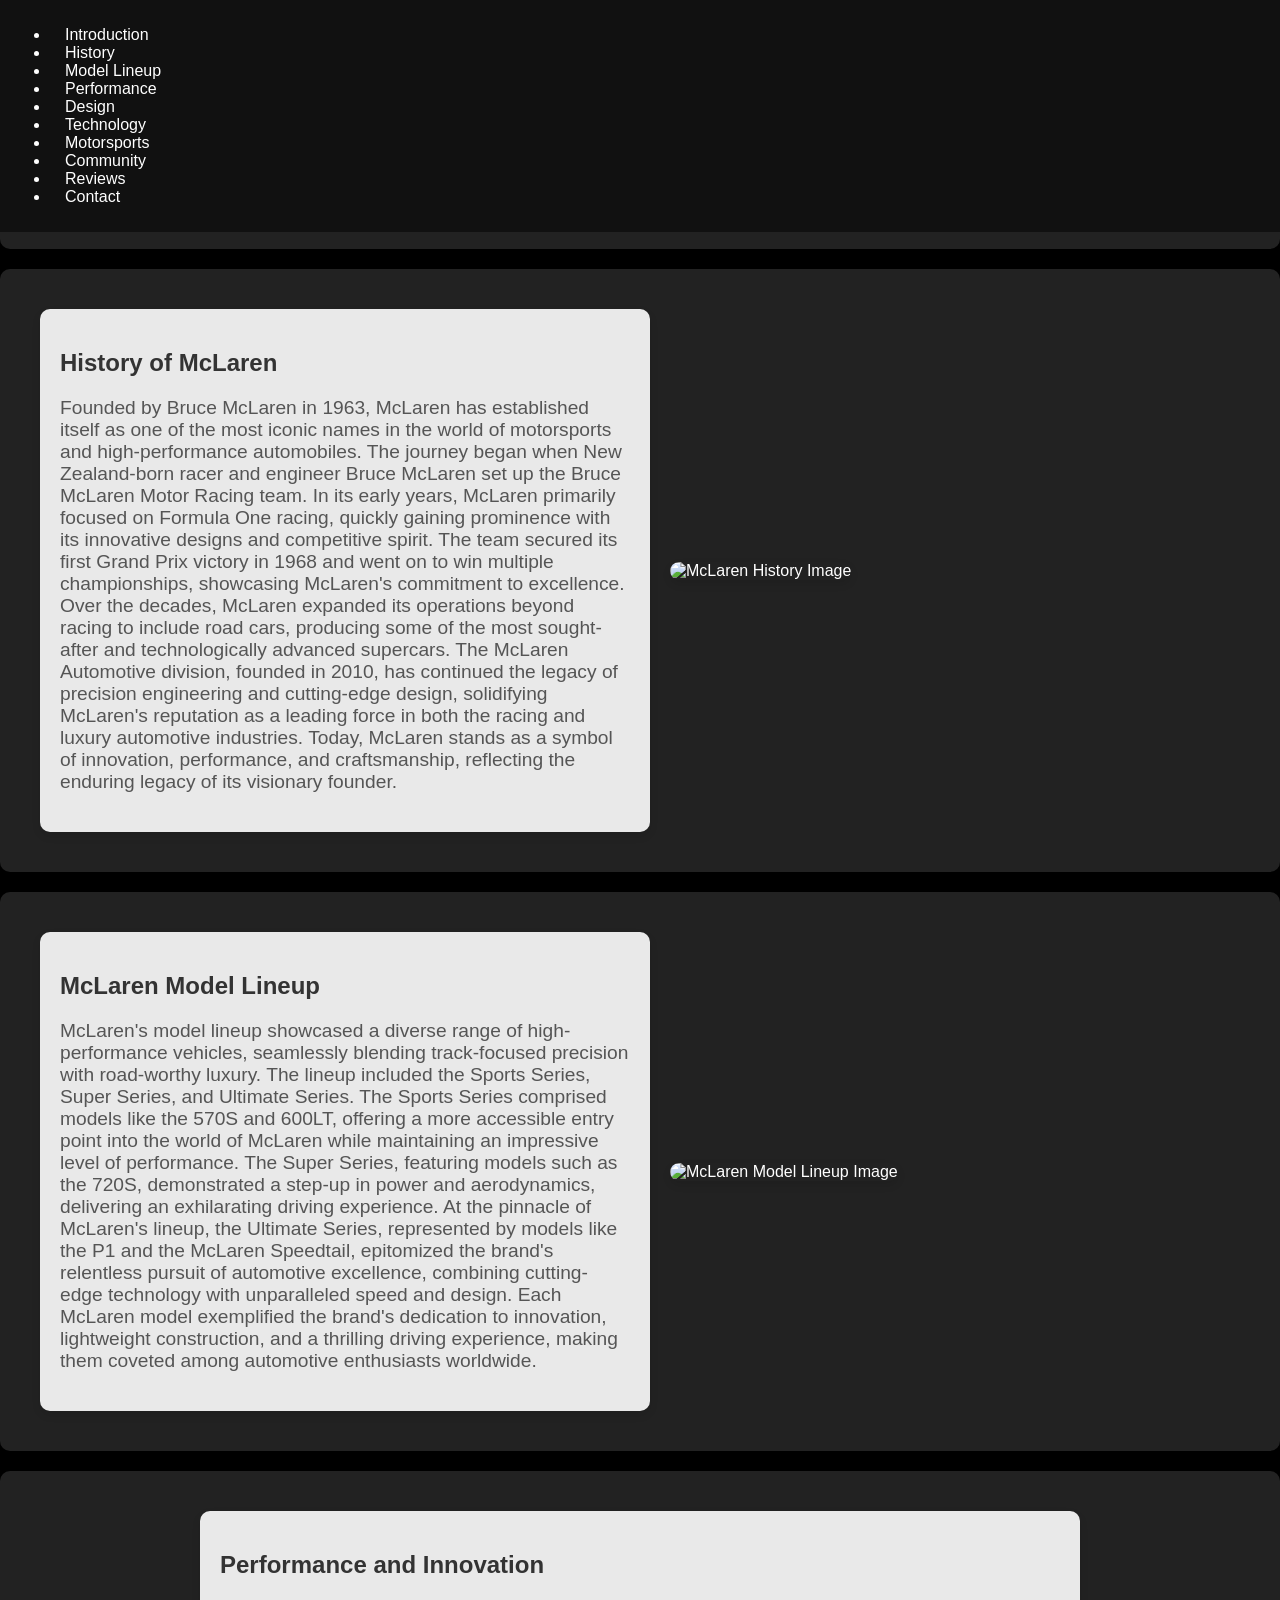
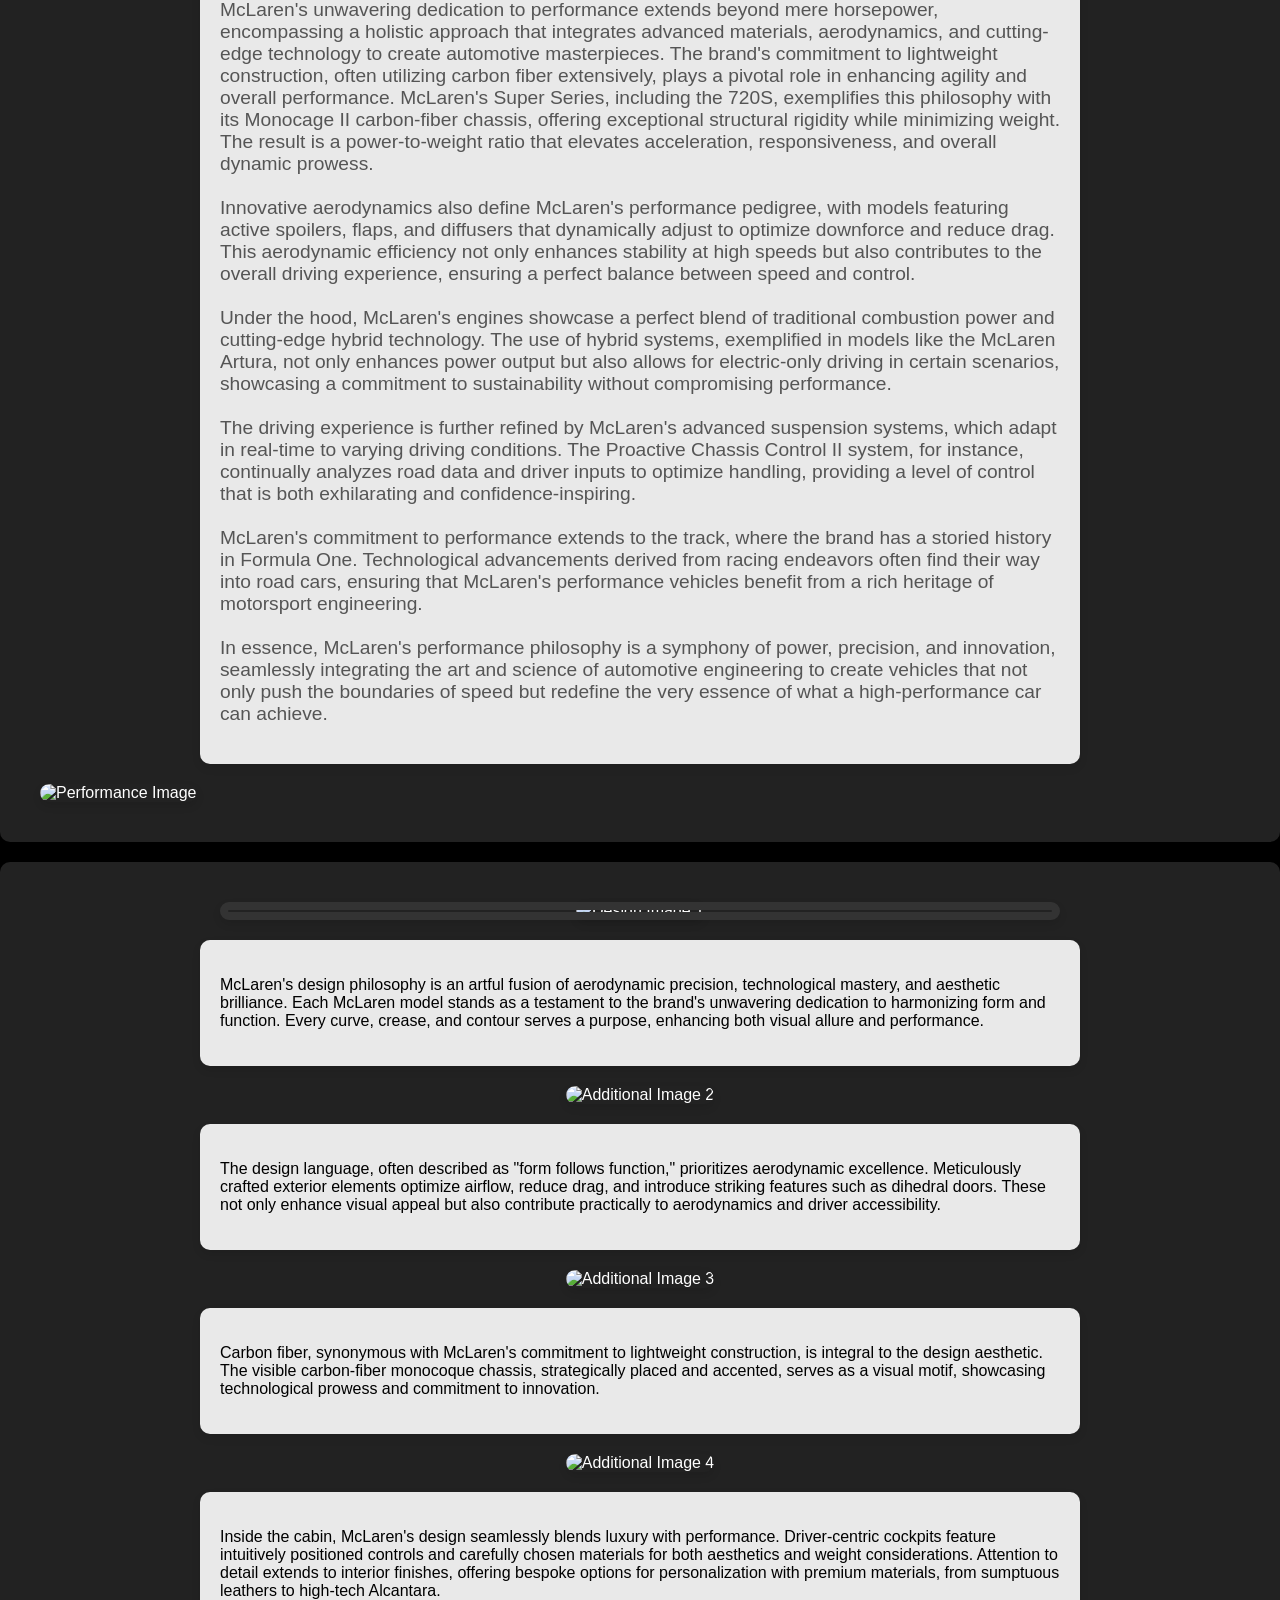
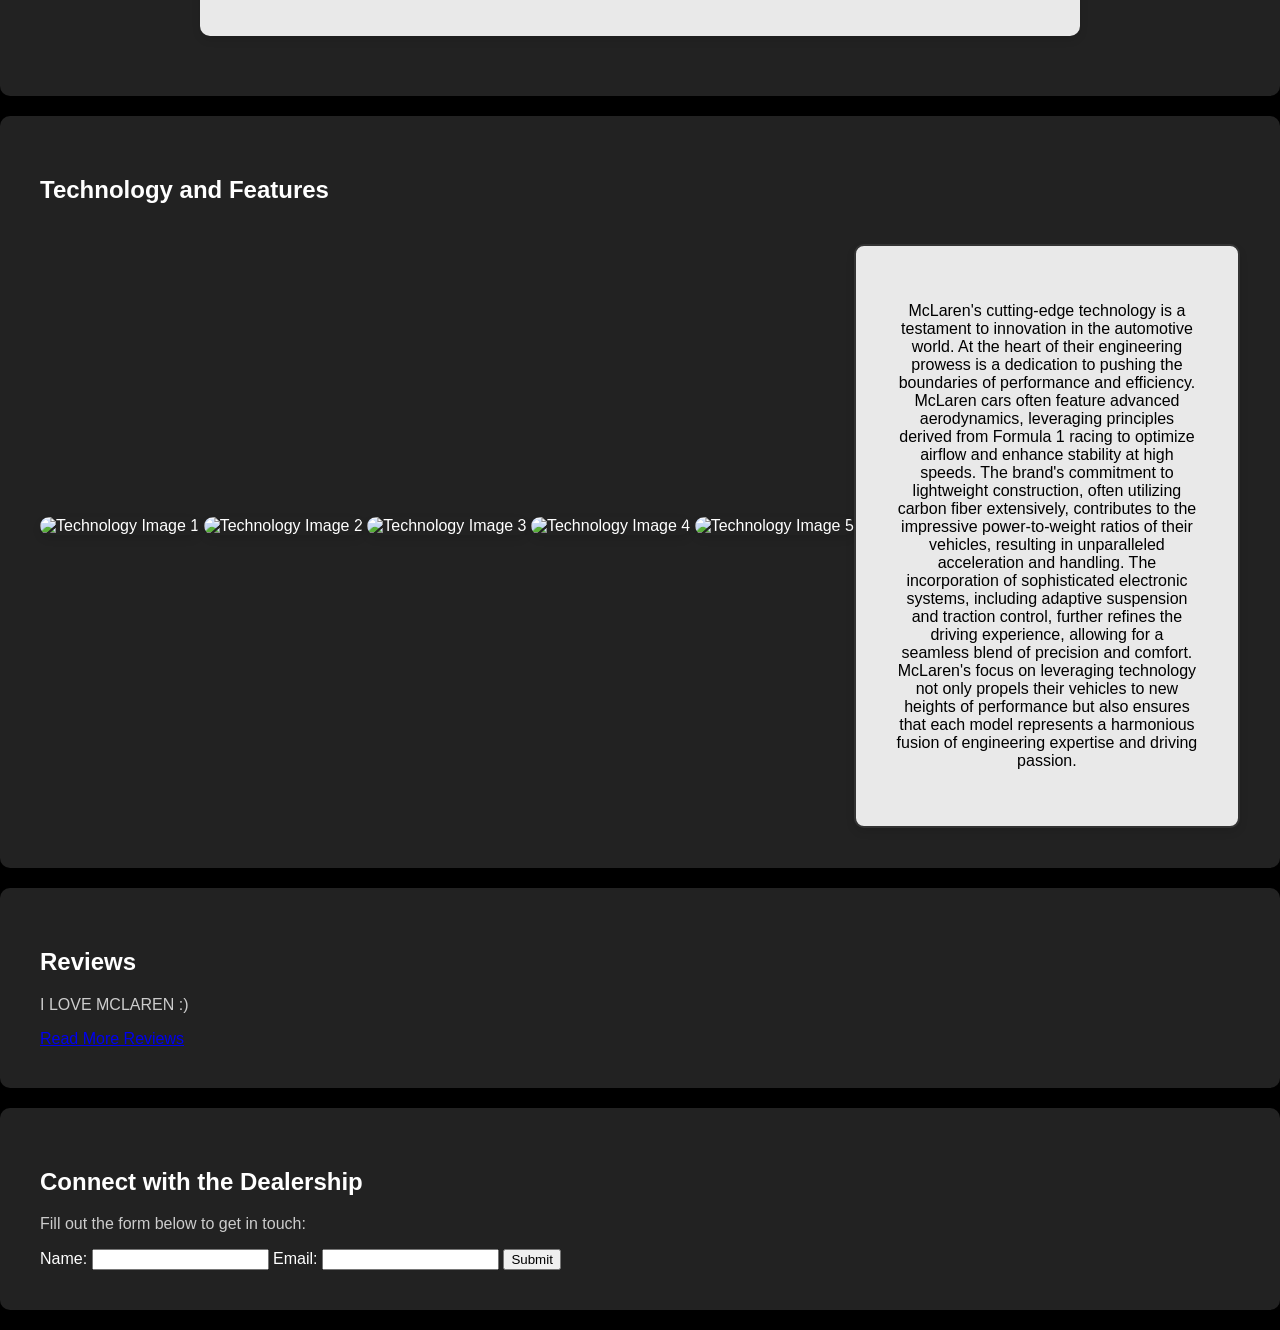
==== index.html @ 0b2ef057 "Update index.html" ====
<!DOCTYPE html>
<html lang="en">
<head>
  <meta charset="UTF-8">
  <meta name="viewport" content="width=device-width, initial-scale=1.0">
  <title>McLaren Cars</title>
  <link rel="stylesheet" href="https://unpkg.com/swiper/swiper-bundle.min.css">
  <link rel="stylesheet" href="styles.css">
  <style>

    body {
      background-color: #000;
      color: #fff;
      font-family: 'Arial', sans-serif;
      margin: 0;
      padding: 0;
    }

    .section {
      background-color: #222;
      border-radius: 10px;
      box-shadow: 0 4px 8px rgba(0, 0, 0, 0.1);
      overflow: hidden;
      margin: 20px 0;
      padding: 40px;
      position: relative;
    }

    .section img {
      max-width: 100%;
      border-radius: 10px;
      box-shadow: 0 4px 8px rgba(0, 0, 0, 0.1);
    }

    h1, h2, h3 {
      color: #fff;
    }

    p {
      color: #ccc;
    }

    .navbar {
      background-color: #111;
      padding: 10px;
      position: fixed;
      width: 100%;
      top: 0;
      z-index: 1000;
    }

    .navbar a {
      color: #fff;
      text-decoration: none;
      padding: 10px;
      margin: 0 5px;
    }

    .navbar a:hover {
      border-bottom: 2px solid #fff;
    }

  </style>
</head>
<body>

  <!-- Navigation Section -->
  <nav class="navbar">
    <ul>
      <li><a href="#introduction">Introduction</a></li>
      <li><a href="#history">History</a></li>
      <li><a href="#models">Model Lineup</a></li>
      <li><a href="#performance">Performance</a></li>
      <li><a href="#design">Design</a></li>
      <li><a href="#technology">Technology</a></li>
      <li><a href="#motorsports">Motorsports</a></li>
      <li><a href="#community">Community</a></li>
      <li><a href="#reviews">Reviews</a></li>
      <li><a href="#contact">Contact</a></li>
    </ul>
  </nav>
  
<!-- Introduction Section -->
<section id="introduction" class="section">
  <img src="https://www.supercars.net/blog/wp-content/uploads/2017/06/legacy-models-mclaren-performance.jpg" alt="Legacy McLaren Models">
  <h1 style="font-family: 'Oswald', sans-serif;">Welcome to McLaren Cars</h1>
  <p style="margin-top: 10px; font-size: 1.2em;">Embark on a journey of luxury, innovation, and unparalleled performance. At McLaren, we redefine the art of driving, blending cutting-edge technology with the elegance of design. Get ready to experience the extraordinary.</p>
</section>


<!-- History Section -->
<section id="history" class="section">
  <div class="history-content">
    <div class="history-text">
      <h2>History of McLaren</h2>
      <p>Founded by Bruce McLaren in 1963, McLaren has established itself as one of the most iconic names in the world of motorsports and high-performance automobiles. The journey began when New Zealand-born racer and engineer Bruce McLaren set up the Bruce McLaren Motor Racing team. In its early years, McLaren primarily focused on Formula One racing, quickly gaining prominence with its innovative designs and competitive spirit. The team secured its first Grand Prix victory in 1968 and went on to win multiple championships, showcasing McLaren's commitment to excellence. Over the decades, McLaren expanded its operations beyond racing to include road cars, producing some of the most sought-after and technologically advanced supercars. The McLaren Automotive division, founded in 2010, has continued the legacy of precision engineering and cutting-edge design, solidifying McLaren's reputation as a leading force in both the racing and luxury automotive industries. Today, McLaren stands as a symbol of innovation, performance, and craftsmanship, reflecting the enduring legacy of its visionary founder.</p>
    </div>
    <div class="history-image">
      <img src="https://www.topgear.com/sites/default/files/news-listicle/image/2_front_three.jpg" alt="McLaren History Image" style="max-width: 40%; border-radius: 10px; box-shadow: 0 4px 8px rgba(0, 0, 0, 0.1);">
    </div>
  </div>
</section>

<style>
  .history-content {
    display: flex;
    justify-content: space-between;
    align-items: center;
  }

  .history-text {
    flex: 1;
    padding: 20px;
    background-color: rgba(255, 255, 255, 0.9);
    border-radius: 10px;
    box-shadow: 0 4px 8px rgba(0, 0, 0, 0.1);
  }

  .history-text h2 {
    color: #333;
  }

  .history-text p {
    color: #555;
    font-size: 1.2em;
  }

  .history-image {
    flex: 1;
    margin-left: 20px;
  }
</style>




<section id="models" class="section">
  <div class="model-lineup-content">
    <div class="model-lineup-text">
      <h2>McLaren Model Lineup</h2>
      <p>McLaren's model lineup showcased a diverse range of high-performance vehicles, seamlessly blending track-focused precision with road-worthy luxury. The lineup included the Sports Series, Super Series, and Ultimate Series. The Sports Series comprised models like the 570S and 600LT, offering a more accessible entry point into the world of McLaren while maintaining an impressive level of performance. The Super Series, featuring models such as the 720S, demonstrated a step-up in power and aerodynamics, delivering an exhilarating driving experience. At the pinnacle of McLaren's lineup, the Ultimate Series, represented by models like the P1 and the McLaren Speedtail, epitomized the brand's relentless pursuit of automotive excellence, combining cutting-edge technology with unparalleled speed and design. Each McLaren model exemplified the brand's dedication to innovation, lightweight construction, and a thrilling driving experience, making them coveted among automotive enthusiasts worldwide.</p>
    </div>
    <div class="model-lineup-image">
      <img src="https://www.autocar.co.uk/sites/autocar.co.uk/files/styles/gallery_slide/public/images/car-reviews/first-drives/legacy/medium-13602-mclarencelebratesadecadeofsuperinnovationandsuccessatgoodwoodmembersmeeting.jpg?itok=e6Ou8eD1" alt="McLaren Model Lineup Image" style="max-width: 40%; border-radius: 10px; box-shadow: 0 4px 8px rgba(0, 0, 0, 0.1);">
    </div>
  </div>
</section>

<style>
  .model-lineup-content {
    display: flex;
    justify-content: space-between;
    align-items: center;
  }

  .model-lineup-text {
    flex: 1;
    padding: 20px;
    background-color: rgba(255, 255, 255, 0.9);
    border-radius: 10px;
    box-shadow: 0 4px 8px rgba(0, 0, 0, 0.1);
  }

  .model-lineup-text h2 {
    color: #333;
  }

  .model-lineup-text p {
    color: #555;
    font-size: 1.2em;
  }

  .model-lineup-image {
    flex: 1;
    margin-left: 20px;
  }
</style>


<!-- Performance Section -->
<section id="performance" class="section">
  <div class="performance-text">
    <h2>Performance and Innovation</h2>
    <p>McLaren's unwavering dedication to performance extends beyond mere horsepower, encompassing a holistic approach that integrates advanced materials, aerodynamics, and cutting-edge technology to create automotive masterpieces. The brand's commitment to lightweight construction, often utilizing carbon fiber extensively, plays a pivotal role in enhancing agility and overall performance. McLaren's Super Series, including the 720S, exemplifies this philosophy with its Monocage II carbon-fiber chassis, offering exceptional structural rigidity while minimizing weight. The result is a power-to-weight ratio that elevates acceleration, responsiveness, and overall dynamic prowess.

    </br></br>Innovative aerodynamics also define McLaren's performance pedigree, with models featuring active spoilers, flaps, and diffusers that dynamically adjust to optimize downforce and reduce drag. This aerodynamic efficiency not only enhances stability at high speeds but also contributes to the overall driving experience, ensuring a perfect balance between speed and control.
      
    </br></br>Under the hood, McLaren's engines showcase a perfect blend of traditional combustion power and cutting-edge hybrid technology. The use of hybrid systems, exemplified in models like the McLaren Artura, not only enhances power output but also allows for electric-only driving in certain scenarios, showcasing a commitment to sustainability without compromising performance.
      
   </br></br>The driving experience is further refined by McLaren's advanced suspension systems, which adapt in real-time to varying driving conditions. The Proactive Chassis Control II system, for instance, continually analyzes road data and driver inputs to optimize handling, providing a level of control that is both exhilarating and confidence-inspiring.
      
  </br></br> McLaren's commitment to performance extends to the track, where the brand has a storied history in Formula One. Technological advancements derived from racing endeavors often find their way into road cars, ensuring that McLaren's performance vehicles benefit from a rich heritage of motorsport engineering.
      
  </br></br>In essence, McLaren's performance philosophy is a symphony of power, precision, and innovation, seamlessly integrating the art and science of automotive engineering to create vehicles that not only push the boundaries of speed but redefine the very essence of what a high-performance car can achieve.</p>
  </div>
  <div class="performance-image">
    <img src="https://www.topgear.com/sites/default/files/images/news-article/carousel/2017/02/f86322a46291c7a39c0021b19cd80009/6541mclaren-f1-95_0.jpg" alt="Performance Image" style="width: 120%; height: auto; border-radius: 10px; box-shadow: 0 4px 8px rgba(0, 0, 0, 0.1);">
  </div>
</section>

<style>
  .performance-section {
    position: relative;
    text-align: center;
  }

  .performance-text {
    padding: 20px;
    background-color: rgba(255, 255, 255, 0.9);
    border-radius: 10px;
    box-shadow: 0 4px 8px rgba(0, 0, 0, 0.1);
    max-width: 70%;
    margin: 0 auto;
  }

  .performance-text h2 {
    color: #333;
  }

  .performance-text p {
    color: #555;
    font-size: 1.2em;
  }

  .performance-image {
    margin-top: 20px;
  }
</style>




<!-- Design Aesthetics Section -->
<section id="design" class="section">
  <div class="design-container">
    <div class="design-image">
      <div class="car-border">
        <img src="https://choicegear.org/wp-content/uploads/2016/11/McLaren-P1-by-Engraved-Blueprint-Art.jpg" alt="Design Image 1" style="width: 100%; border-radius: 10px; box-shadow: 0 4px 8px rgba(0, 0, 0, 0.1);">
      </div>
    </div>

    <div class="design-text">
      <p style="color: black;">McLaren's design philosophy is an artful fusion of aerodynamic precision, technological mastery, and aesthetic brilliance. Each McLaren model stands as a testament to the brand's unwavering dedication to harmonizing form and function. Every curve, crease, and contour serves a purpose, enhancing both visual allure and performance.</p>
    </div>

    <div class="design-image">
      <img src="https://scontent-sea1-1.xx.fbcdn.net/v/t1.6435-9/119962809_10157667035511717_8094235780438991199_n.jpg?_nc_cat=109&ccb=1-7&_nc_sid=9b3078&_nc_ohc=aba5Pwvf81wAX9JqSlm&_nc_ht=scontent-sea1-1.xx&oh=00_AfCR--9OJuXGnV2MhHvu64Fpb7c5PSlswYfWmUp0qyMUSQ&oe=65958EA3" alt="Additional Image 2" style="width: 100%; margin-top: 20px; border-radius: 10px; box-shadow: 0 4px 8px rgba(0, 0, 0, 0.1);">
    </div>

    <div class="design-text">
      <p style="color: black;">The design language, often described as "form follows function," prioritizes aerodynamic excellence. Meticulously crafted exterior elements optimize airflow, reduce drag, and introduce striking features such as dihedral doors. These not only enhance visual appeal but also contribute practically to aerodynamics and driver accessibility.</p>
    </div>

    <div class="design-image">
      <img src="https://upload.wikimedia.org/wikipedia/commons/c/c8/McLaren_P1.jpg" alt="Additional Image 3" style="width: 100%; margin-top: 20px; border-radius: 10px; box-shadow: 0 4px 8px rgba(0, 0, 0, 0.1);">
    </div>

    <div class="design-text">
      <p style="color: black;">Carbon fiber, synonymous with McLaren's commitment to lightweight construction, is integral to the design aesthetic. The visible carbon-fiber monocoque chassis, strategically placed and accented, serves as a visual motif, showcasing technological prowess and commitment to innovation.</p>
    </div>

    <div class="design-image">
      <img src="https://mclaren.scene7.com/is/image/mclaren/650s-tile-2-1200x1200:crop-4x3?wid=1920&hei=1440" alt="Additional Image 4" style="width: 100%; margin-top: 20px; border-radius: 10px; box-shadow: 0 4px 8px rgba(0, 0, 0, 0.1);">
    </div>

    <div class="design-text">
      <p style="color: black;">Inside the cabin, McLaren's design seamlessly blends luxury with performance. Driver-centric cockpits feature intuitively positioned controls and carefully chosen materials for both aesthetics and weight considerations. Attention to detail extends to interior finishes, offering bespoke options for personalization with premium materials, from sumptuous leathers to high-tech Alcantara.</p>
    </div>
  </div>
</section>

<style>
  .design-container {
    display: flex;
    flex-direction: column;
    align-items: center;
    margin-bottom: 20px; 
  }

  .design-text {
    width: 70%;
    padding: 20px;
    background-color: rgba(255, 255, 255, 0.9);
    border-radius: 10px;
    box-shadow: 0 4px 8px rgba(0, 0, 0, 0.1);
    margin-top: 20px;
    font-size: 1em; 
  }

  .design-text p {
    color: black; 
  }

  .design-image {
    width: 70%;
    text-align: center;
  }

  .car-border {
    position: relative;
    display: inline-block;
    width: 100%;
    border-radius: 10px;
    box-shadow: 0 4px 8px rgba(0, 0, 0, 0.1);
  }

  .car-border::before {
    content: "";
    position: absolute;
    top: 0;
    right: 0;
    bottom: 0;
    left: 0;
    border: 8px solid #333; 
    border-radius: 10px;
  }

  .car-border img {
    width: 100%;
    border-radius: 10px;
  }
</style>

<!-- Technology and Features Section -->
<section id="technology" class="section">
  <h2>Technology and Features</h2>
  <div class="container">
    <div class="image-container">
      <img src="https://www.carscoops.com/wp-content/uploads/2021/10/McLaren-Technology-Centre-Zak-Brown.jpg" alt="Technology Image 1">
      <img src="https://windingroad.com/wp-content/uploads/2023/01/TPV_Portfolio_Still_1_Website.jpg" alt="Technology Image 2">
      <img src="https://www.isportconnect.com/wp-content/uploads/2022/02/unnamed-17.jpg" alt="Technology Image 3">
      <img src="https://www.ft.com/__origami/service/image/v2/images/raw/http%3A%2F%2Fcom.ft.imagepublish.upp-prod-eu.s3.amazonaws.com%2Fd768c1f8-d700-11e5-829b-8564e7528e54?source=next-article&fit=scale-down&quality=highest&width=700&dpr=1" alt="Technology Image 4">
      <img src="https://assets.arquitecturaviva.com/assets/uploads/obras/39965/av_109332.webp?h=de77cda1" alt="Technology Image 5">
    </div>
    <div class="text-container">
      <div class="border">
        <p style="color: black; text-align: center; padding: 20px;">
          McLaren's cutting-edge technology is a testament to innovation in the automotive world. At the heart of their engineering prowess is a dedication to pushing the boundaries of performance and efficiency. McLaren cars often feature advanced aerodynamics, leveraging principles derived from Formula 1 racing to optimize airflow and enhance stability at high speeds. The brand's commitment to lightweight construction, often utilizing carbon fiber extensively, contributes to the impressive power-to-weight ratios of their vehicles, resulting in unparalleled acceleration and handling. The incorporation of sophisticated electronic systems, including adaptive suspension and traction control, further refines the driving experience, allowing for a seamless blend of precision and comfort. McLaren's focus on leveraging technology not only propels their vehicles to new heights of performance but also ensures that each model represents a harmonious fusion of engineering expertise and driving passion.
        </p>
      </div>
    </div>
  </div>
</section>

<style>
  .container {
    display: flex;
    justify-content: center;
    align-items: center;
    flex-wrap: wrap;
  }

  .image-container img {
    width: calc(20% - 20px); 
    max-width: 100%;
    border-radius: 10px;
    box-shadow: 0 4px 8px rgba(0, 0, 0, 0.1);
  }

  .text-container {
    flex: 1;
    margin-top: 20px;
  }

  .border {
    border: 2px solid #333;
    border-radius: 10px;
    padding: 20px;
    background-color: rgba(255, 255, 255, 0.9);
    box-shadow: 0 4px 8px rgba(0, 0, 0, 0.1);
  }

  .border p {
    color: black;
  }
</style>





<!-- ReviewsSection -->
<section id="reviews" class="section">
  <h2>Reviews</h2>
    <p>I LOVE MCLAREN :)</p>
  <a href="./Reviews.html">Read More Reviews</a>
</section>


  <!-- Connect with the Dealership Section -->
  <section id="contact" class="section">
    <h2>Connect with the Dealership</h2>
    <p>Fill out the form below to get in touch:</p>
    <form id="contactForm">
      <label for="name">Name:</label>
      <input type="text" id="name" name="name" required>
      <label for="email">Email:</label>
      <input type="email" id="email" name="email" required>
      <button type="submit">Submit</button>
    </form>
  </section>



</body>
</html>
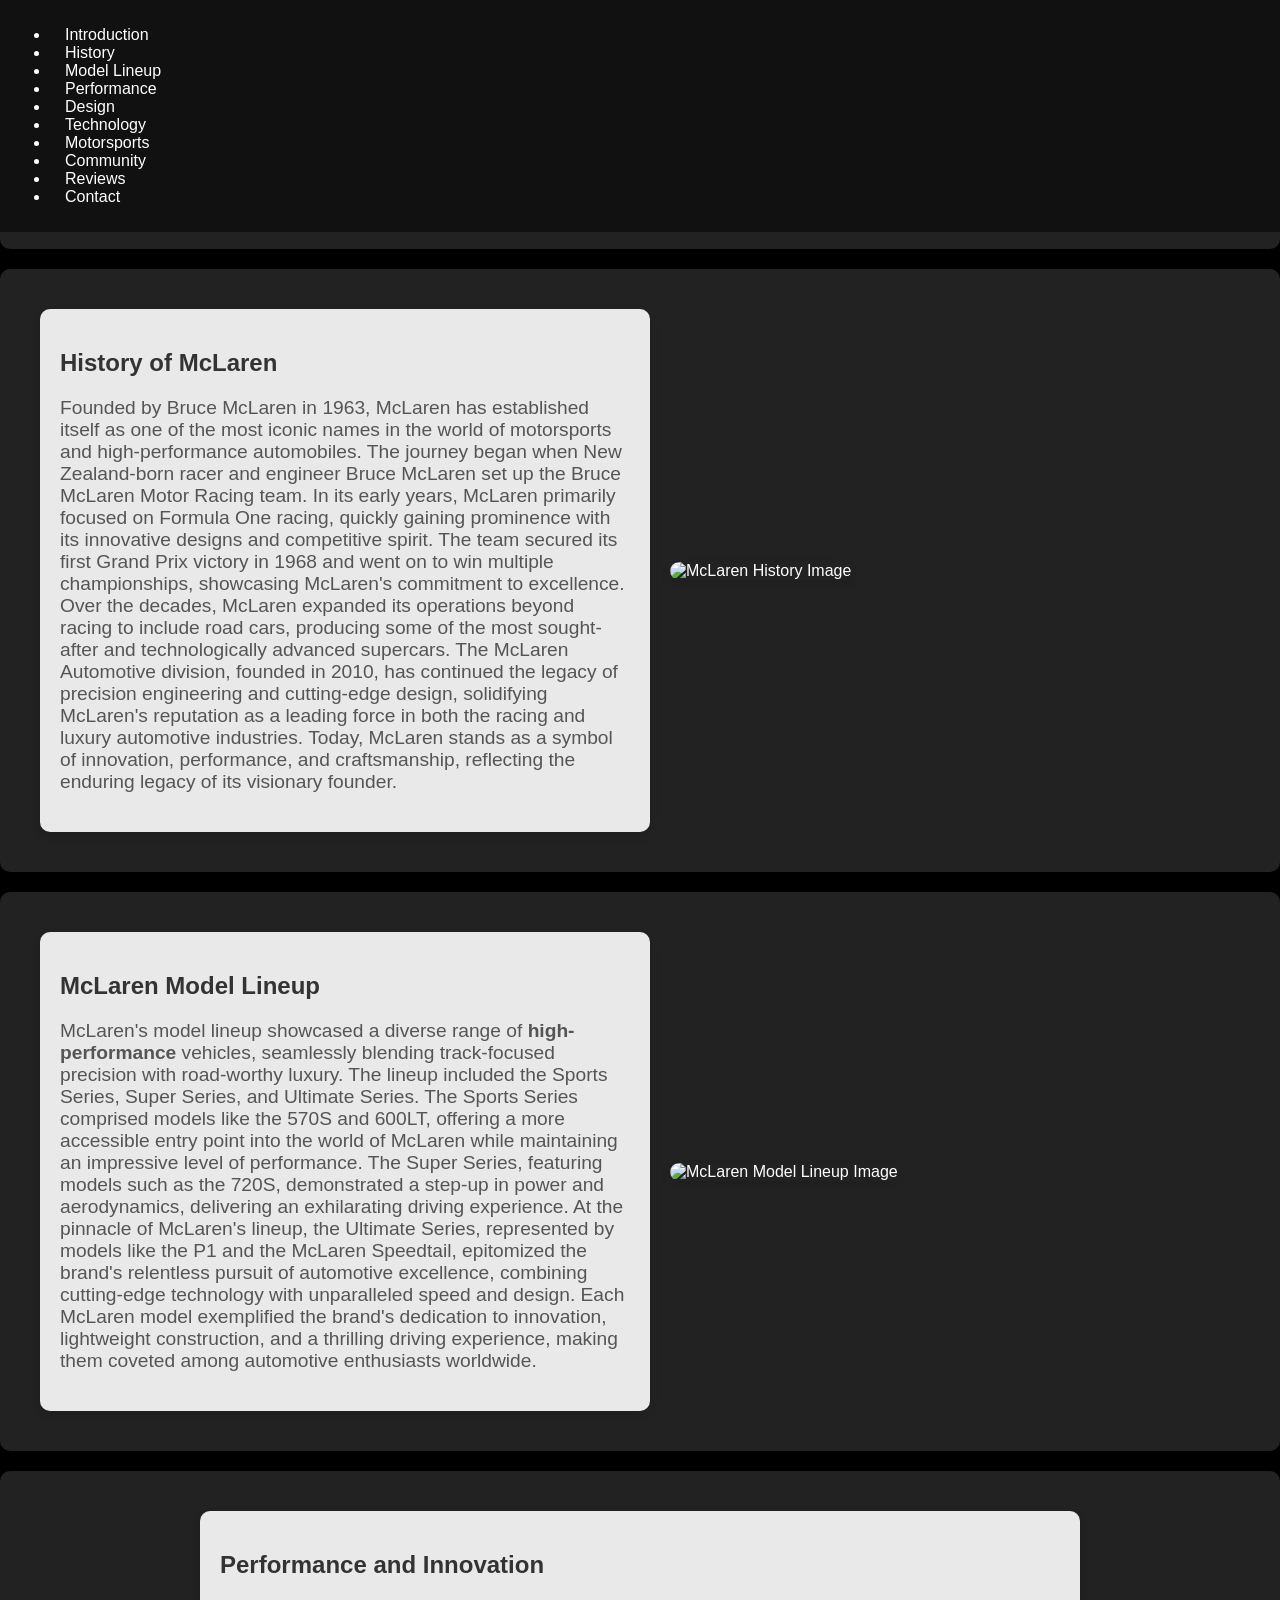
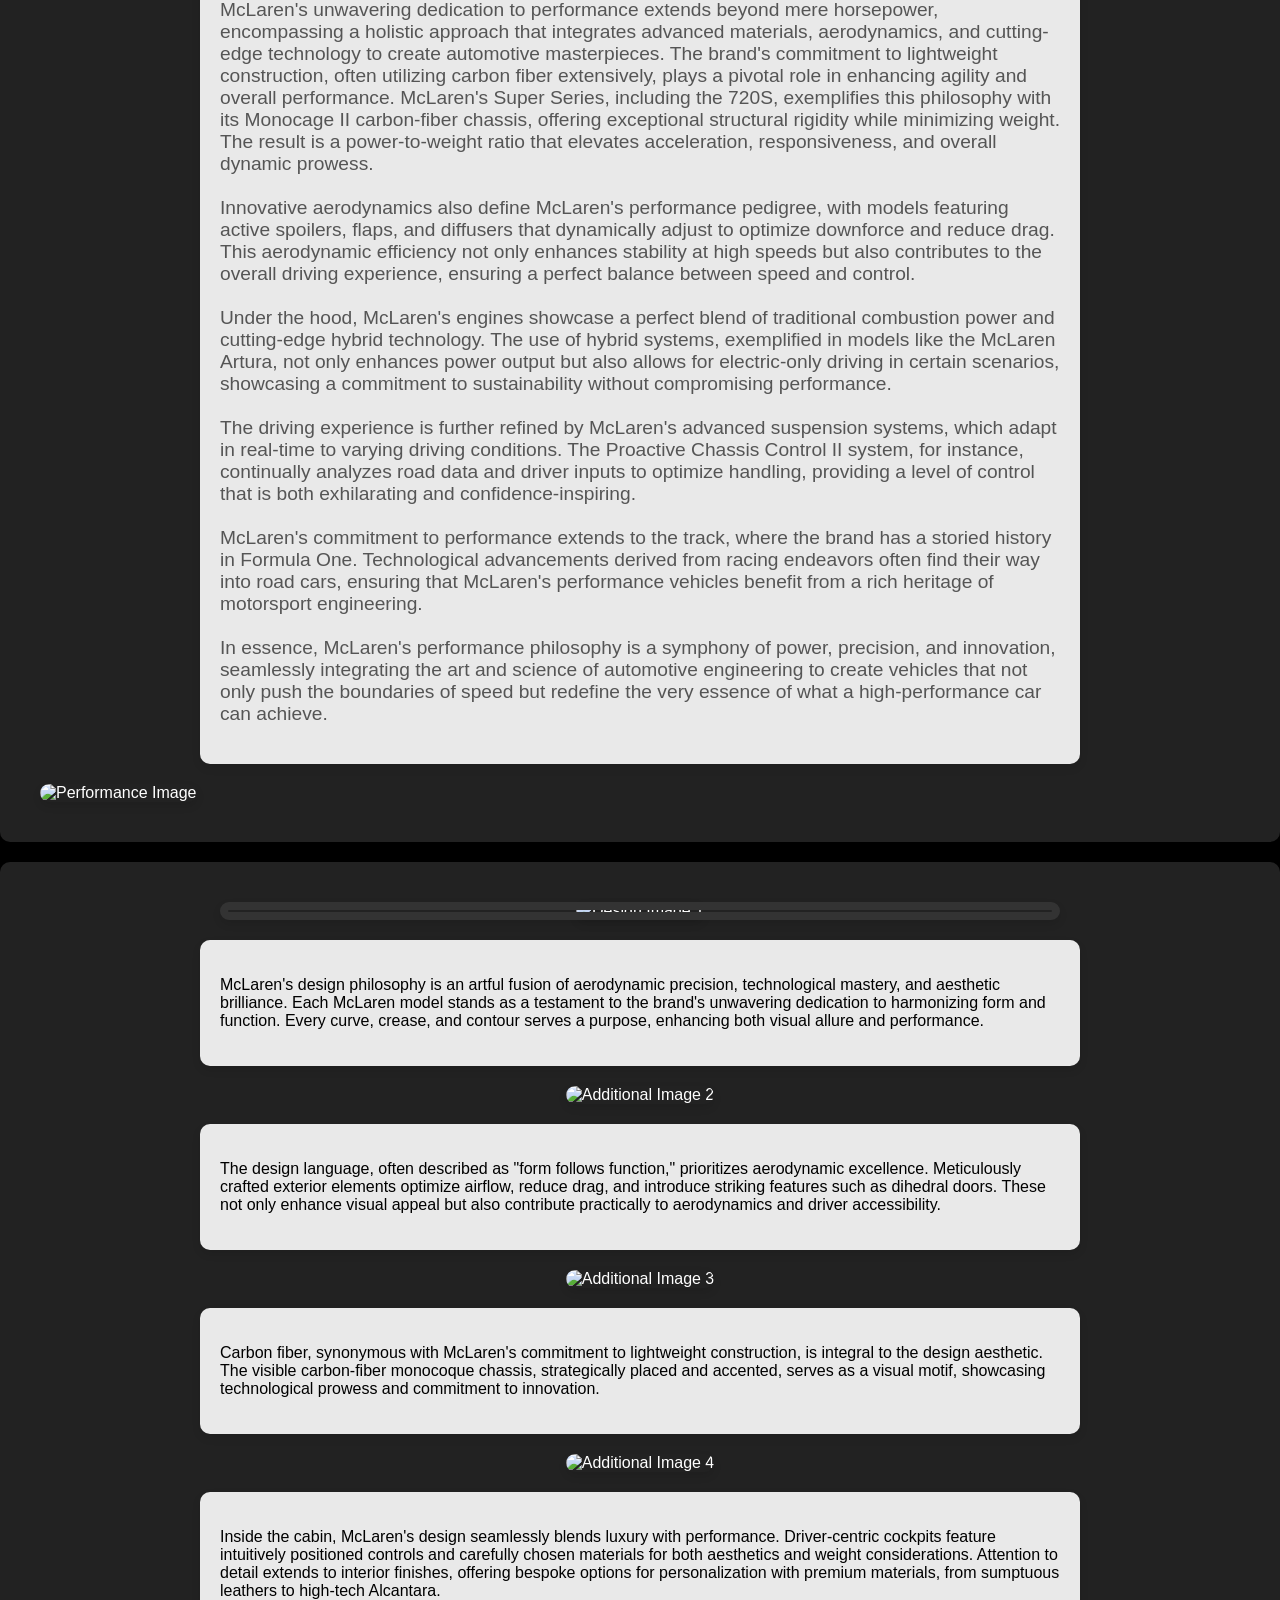
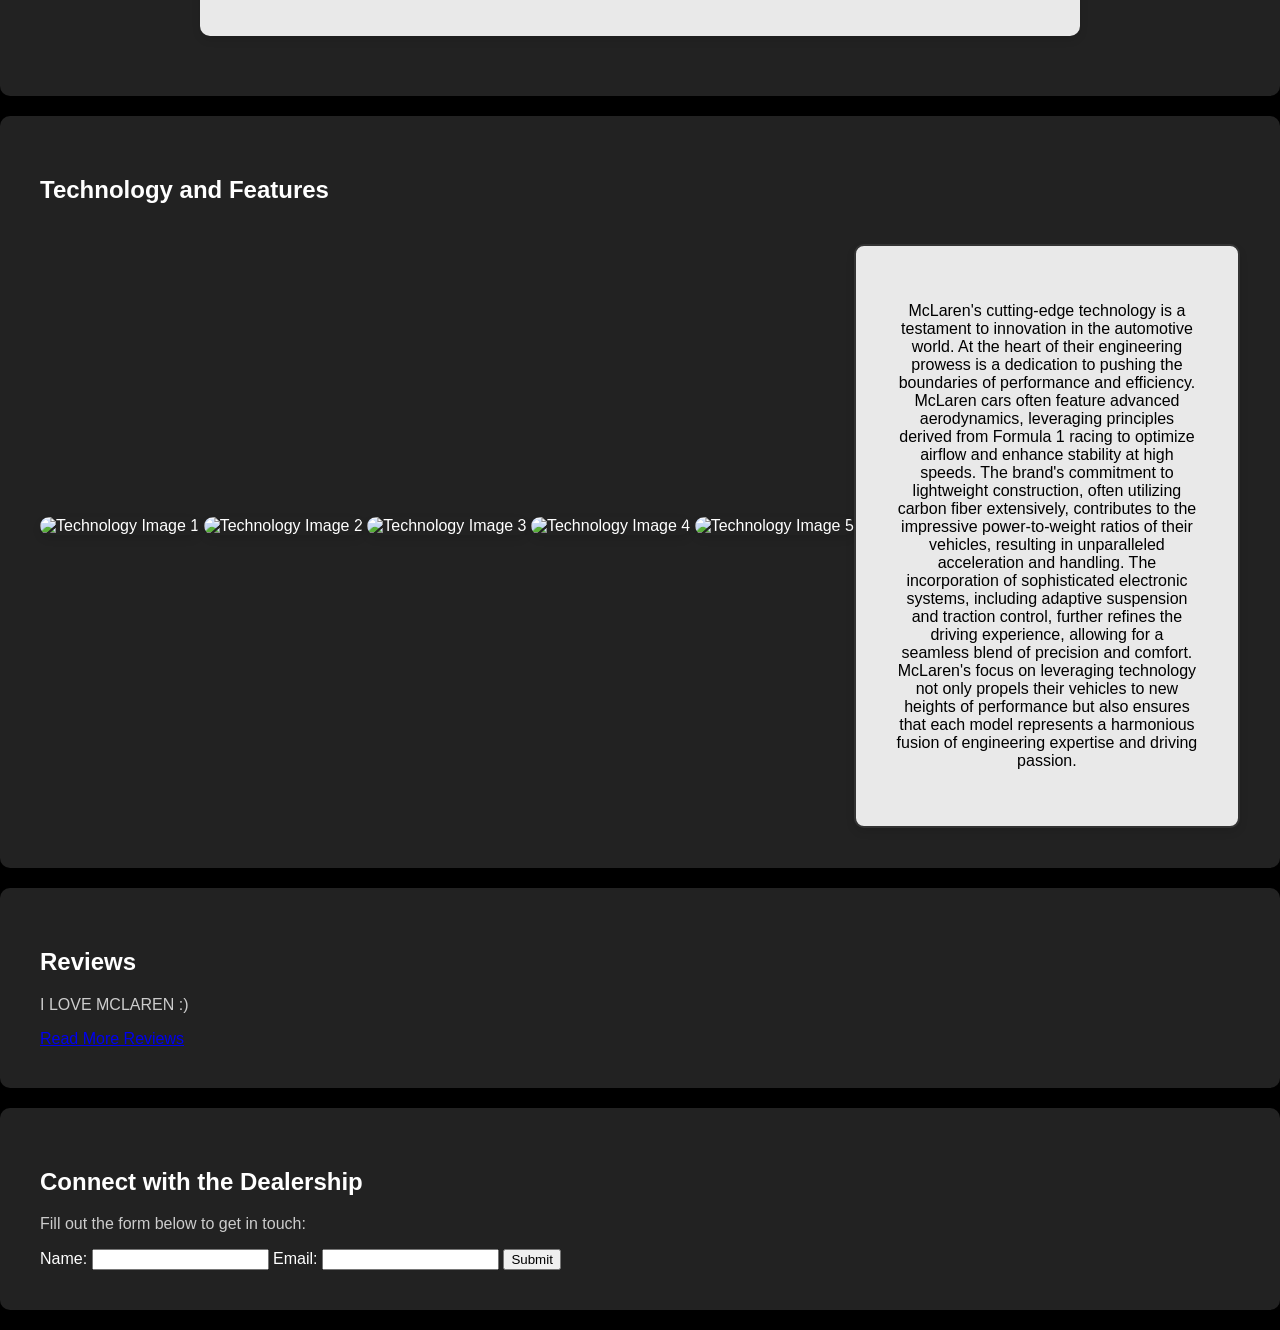
==== commit b7395615: "Add files via upload" ====
--- a/index.html
+++ b/index.html
@@ -84,7 +84,7 @@
 <section id="introduction" class="section">
   <img src="https://www.supercars.net/blog/wp-content/uploads/2017/06/legacy-models-mclaren-performance.jpg" alt="Legacy McLaren Models">
   <h1 style="font-family: 'Oswald', sans-serif;">Welcome to McLaren Cars</h1>
-  <p style="margin-top: 10px; font-size: 1.2em;">Embark on a journey of luxury, innovation, and unparalleled performance. At McLaren, we redefine the art of driving, blending cutting-edge technology with the elegance of design. Get ready to experience the extraordinary.</p>
+  <p style="margin-top: 10px; font-size: 1.2em;"><i>Embark on a journey of luxury, innovation, and unparalleled performance. At McLaren, we redefine the art of driving, blending cutting-edge technology with the elegance of design. Get ready to experience the extraordinary.</i></p>
 </section>
 
 
@@ -138,7 +138,7 @@
   <div class="model-lineup-content">
     <div class="model-lineup-text">
       <h2>McLaren Model Lineup</h2>
-      <p>McLaren's model lineup showcased a diverse range of high-performance vehicles, seamlessly blending track-focused precision with road-worthy luxury. The lineup included the Sports Series, Super Series, and Ultimate Series. The Sports Series comprised models like the 570S and 600LT, offering a more accessible entry point into the world of McLaren while maintaining an impressive level of performance. The Super Series, featuring models such as the 720S, demonstrated a step-up in power and aerodynamics, delivering an exhilarating driving experience. At the pinnacle of McLaren's lineup, the Ultimate Series, represented by models like the P1 and the McLaren Speedtail, epitomized the brand's relentless pursuit of automotive excellence, combining cutting-edge technology with unparalleled speed and design. Each McLaren model exemplified the brand's dedication to innovation, lightweight construction, and a thrilling driving experience, making them coveted among automotive enthusiasts worldwide.</p>
+      <p>McLaren's model lineup showcased a diverse range of <b>high-performance</b> vehicles, seamlessly blending track-focused precision with road-worthy luxury. The lineup included the Sports Series, Super Series, and Ultimate Series. The Sports Series comprised models like the 570S and 600LT, offering a more accessible entry point into the world of McLaren while maintaining an impressive level of performance. The Super Series, featuring models such as the 720S, demonstrated a step-up in power and aerodynamics, delivering an exhilarating driving experience. At the pinnacle of McLaren's lineup, the Ultimate Series, represented by models like the P1 and the McLaren Speedtail, epitomized the brand's relentless pursuit of automotive excellence, combining cutting-edge technology with unparalleled speed and design. Each McLaren model exemplified the brand's dedication to innovation, lightweight construction, and a thrilling driving experience, making them coveted among automotive enthusiasts worldwide.</p>
     </div>
     <div class="model-lineup-image">
       <img src="https://www.autocar.co.uk/sites/autocar.co.uk/files/styles/gallery_slide/public/images/car-reviews/first-drives/legacy/medium-13602-mclarencelebratesadecadeofsuperinnovationandsuccessatgoodwoodmembersmeeting.jpg?itok=e6Ou8eD1" alt="McLaren Model Lineup Image" style="max-width: 40%; border-radius: 10px; box-shadow: 0 4px 8px rgba(0, 0, 0, 0.1);">
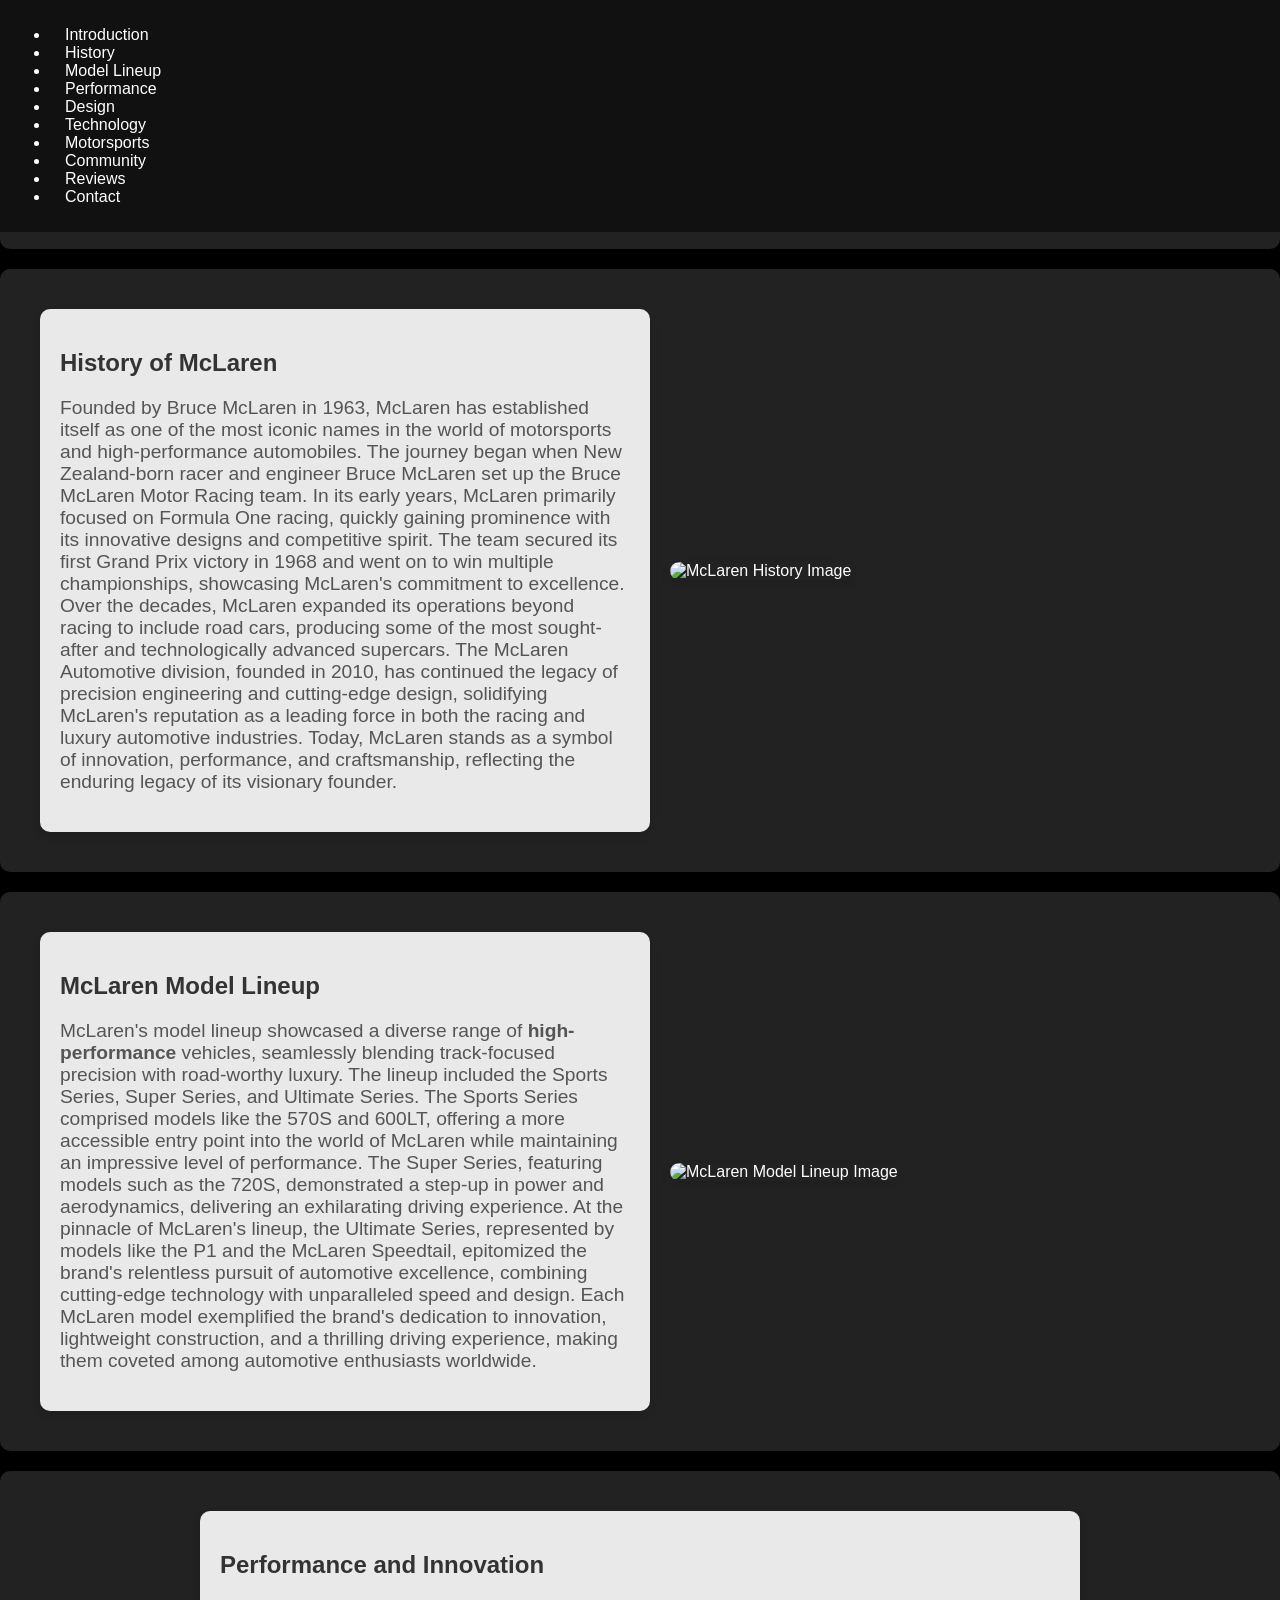
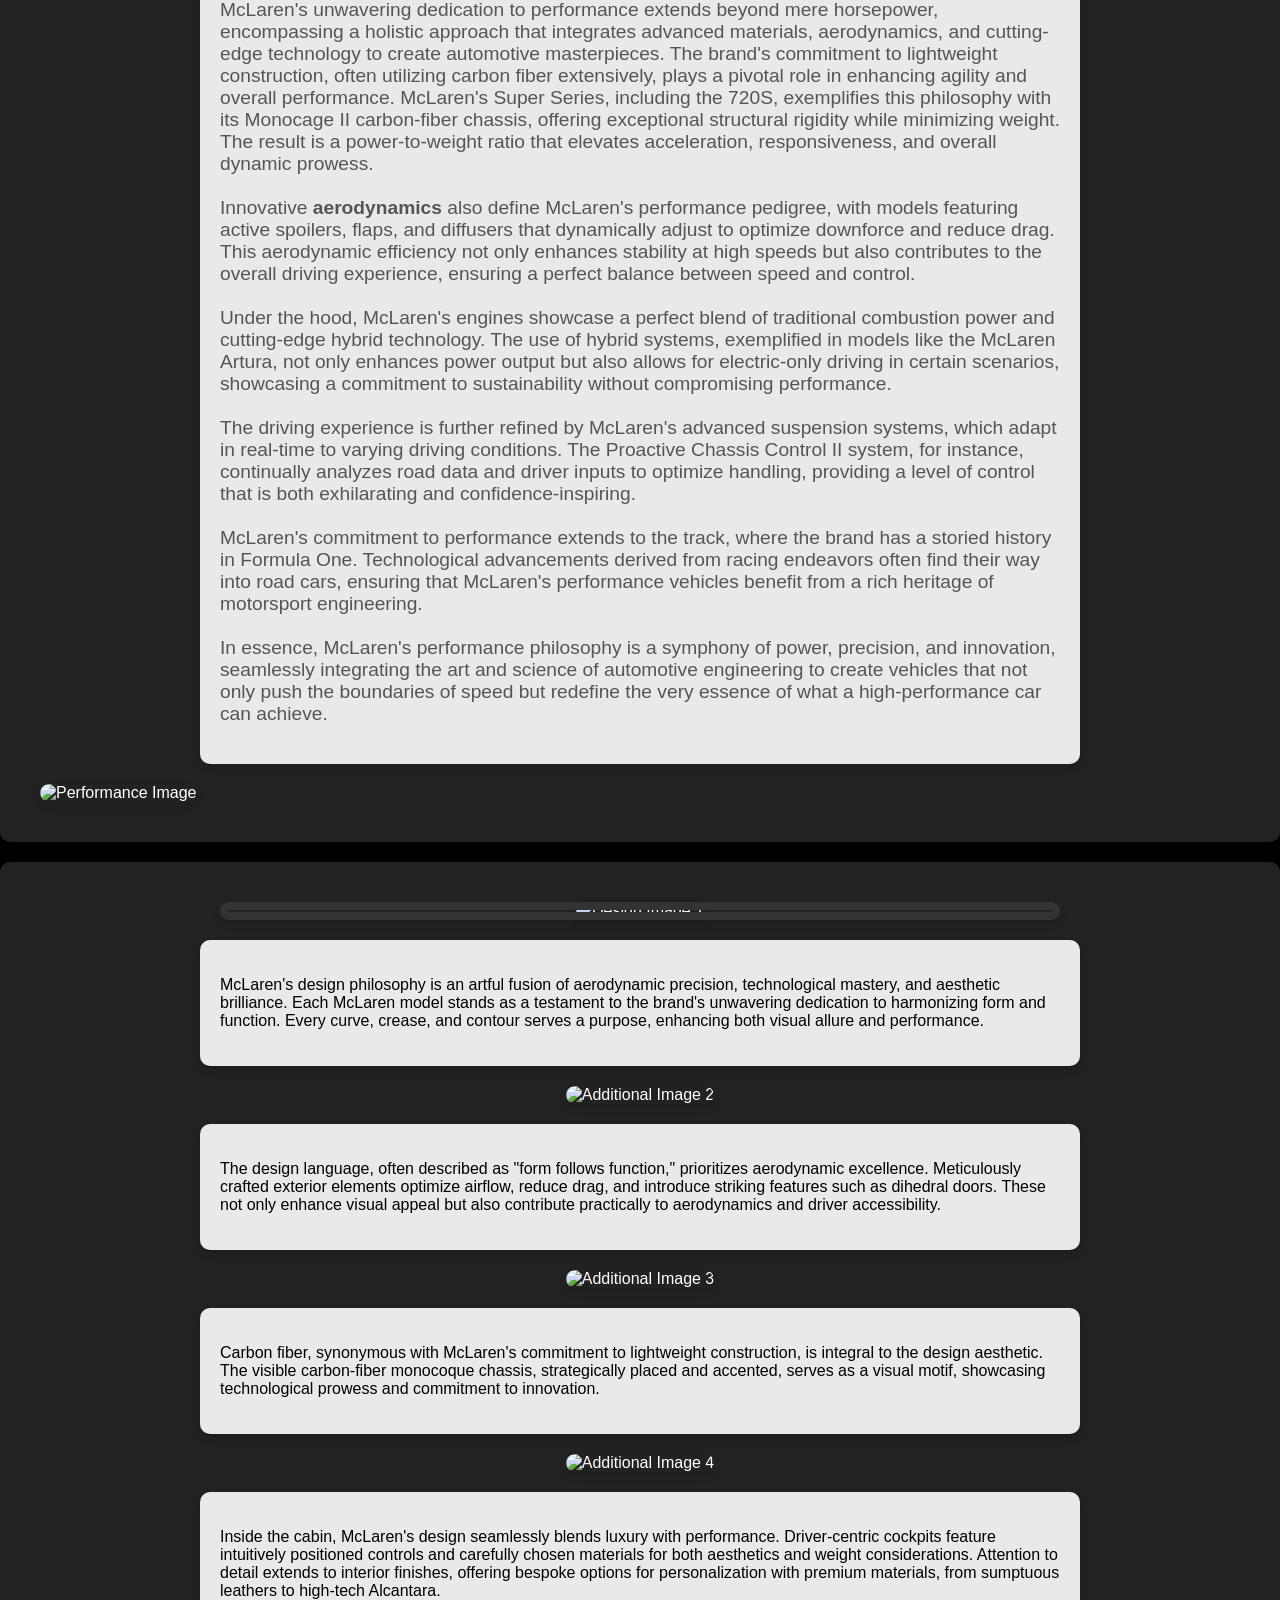
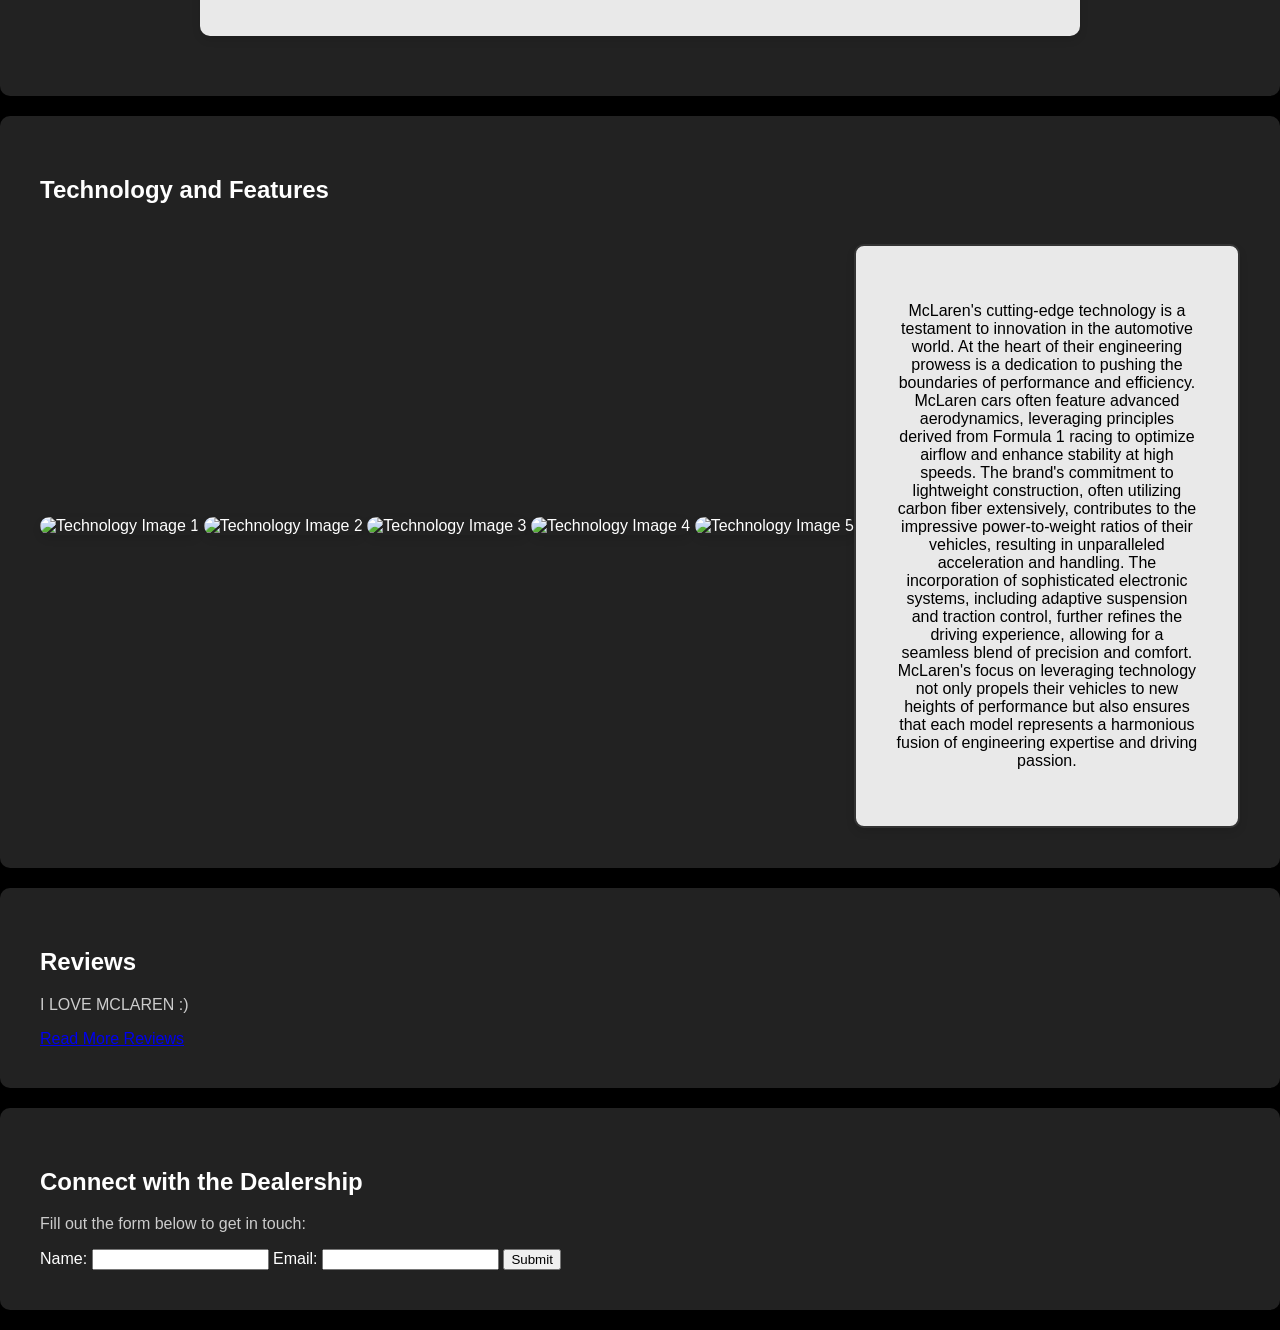
==== commit 514d7da7: "Add files via upload" ====
--- a/index.html
+++ b/index.html
@@ -183,7 +183,7 @@
     <h2>Performance and Innovation</h2>
     <p>McLaren's unwavering dedication to performance extends beyond mere horsepower, encompassing a holistic approach that integrates advanced materials, aerodynamics, and cutting-edge technology to create automotive masterpieces. The brand's commitment to lightweight construction, often utilizing carbon fiber extensively, plays a pivotal role in enhancing agility and overall performance. McLaren's Super Series, including the 720S, exemplifies this philosophy with its Monocage II carbon-fiber chassis, offering exceptional structural rigidity while minimizing weight. The result is a power-to-weight ratio that elevates acceleration, responsiveness, and overall dynamic prowess.
 
-    </br></br>Innovative aerodynamics also define McLaren's performance pedigree, with models featuring active spoilers, flaps, and diffusers that dynamically adjust to optimize downforce and reduce drag. This aerodynamic efficiency not only enhances stability at high speeds but also contributes to the overall driving experience, ensuring a perfect balance between speed and control.
+    </br></br>Innovative <b>aerodynamics</b> also define McLaren's performance pedigree, with models featuring active spoilers, flaps, and diffusers that dynamically adjust to optimize downforce and reduce drag. This aerodynamic efficiency not only enhances stability at high speeds but also contributes to the overall driving experience, ensuring a perfect balance between speed and control.
       
     </br></br>Under the hood, McLaren's engines showcase a perfect blend of traditional combustion power and cutting-edge hybrid technology. The use of hybrid systems, exemplified in models like the McLaren Artura, not only enhances power output but also allows for electric-only driving in certain scenarios, showcasing a commitment to sustainability without compromising performance.
       
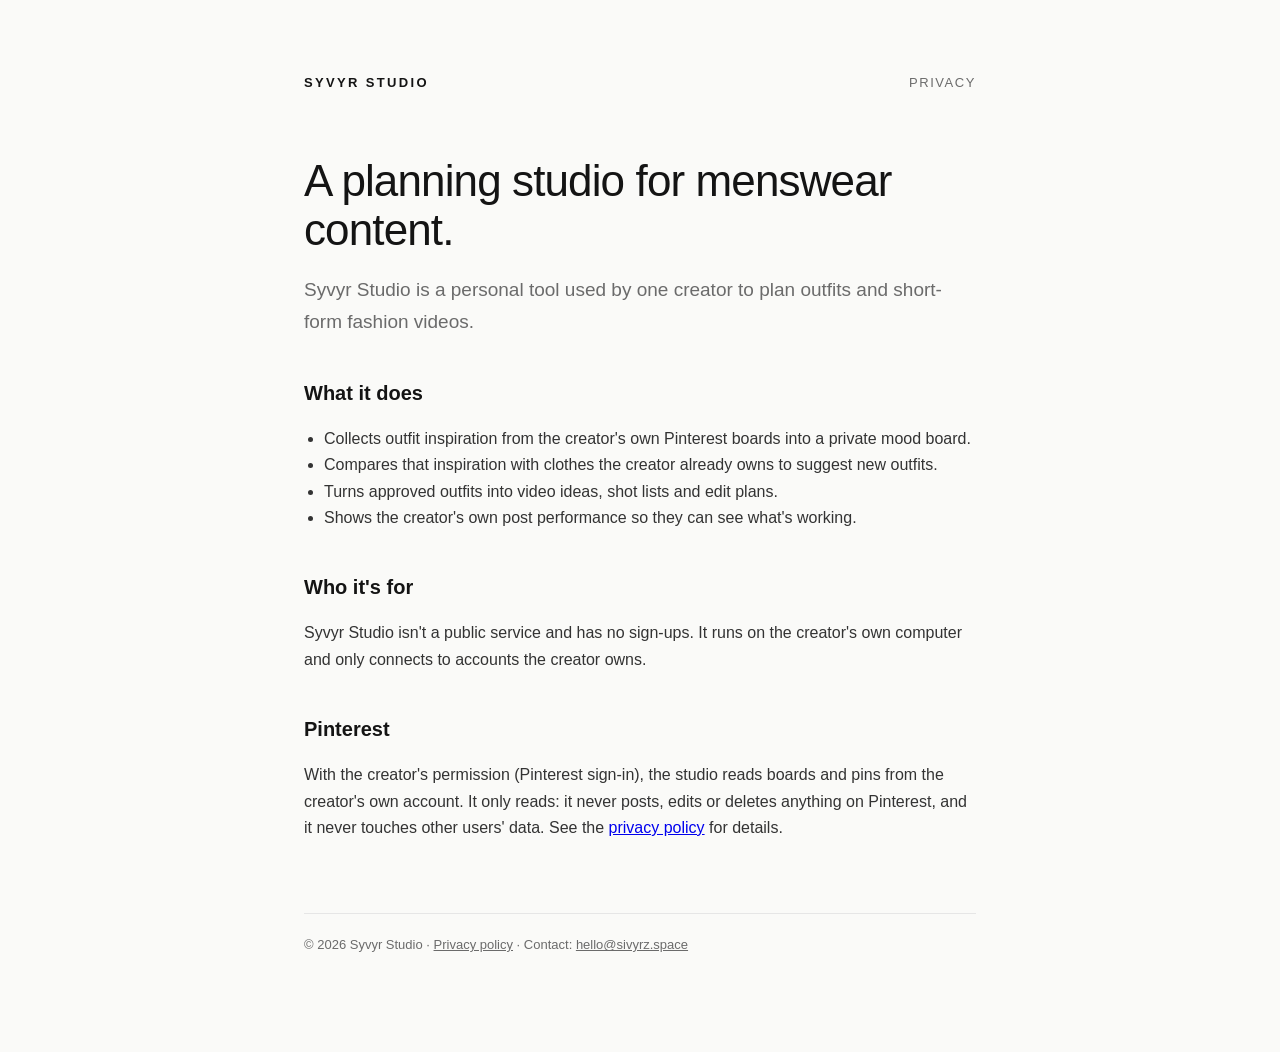
==== commit ca307625: "Syvyr Studio site + privacy policy at root; McLaren site moved to /mclaren/ Co-Authored-By: Claude S" ====
--- a/index.html
+++ b/index.html
@@ -1,406 +1,20 @@
-<!DOCTYPE html>
-<html lang="en">
-<head>
-  <meta charset="UTF-8">
-  <meta name="viewport" content="width=device-width, initial-scale=1.0">
-  <title>McLaren Cars</title>
-  <link rel="stylesheet" href="https://unpkg.com/swiper/swiper-bundle.min.css">
-  <link rel="stylesheet" href="styles.css">
-  <style>
-
-    body {
-      background-color: #000;
-      color: #fff;
-      font-family: 'Arial', sans-serif;
-      margin: 0;
-      padding: 0;
-    }
-
-    .section {
-      background-color: #222;
-      border-radius: 10px;
-      box-shadow: 0 4px 8px rgba(0, 0, 0, 0.1);
-      overflow: hidden;
-      margin: 20px 0;
-      padding: 40px;
-      position: relative;
-    }
-
-    .section img {
-      max-width: 100%;
-      border-radius: 10px;
-      box-shadow: 0 4px 8px rgba(0, 0, 0, 0.1);
-    }
-
-    h1, h2, h3 {
-      color: #fff;
-    }
-
-    p {
-      color: #ccc;
-    }
-
-    .navbar {
-      background-color: #111;
-      padding: 10px;
-      position: fixed;
-      width: 100%;
-      top: 0;
-      z-index: 1000;
-    }
-
-    .navbar a {
-      color: #fff;
-      text-decoration: none;
-      padding: 10px;
-      margin: 0 5px;
-    }
-
-    .navbar a:hover {
-      border-bottom: 2px solid #fff;
-    }
-
-  </style>
-</head>
-<body>
-
-  <!-- Navigation Section -->
-  <nav class="navbar">
-    <ul>
-      <li><a href="#introduction">Introduction</a></li>
-      <li><a href="#history">History</a></li>
-      <li><a href="#models">Model Lineup</a></li>
-      <li><a href="#performance">Performance</a></li>
-      <li><a href="#design">Design</a></li>
-      <li><a href="#technology">Technology</a></li>
-      <li><a href="#motorsports">Motorsports</a></li>
-      <li><a href="#community">Community</a></li>
-      <li><a href="#reviews">Reviews</a></li>
-      <li><a href="#contact">Contact</a></li>
-    </ul>
-  </nav>
-  
-<!-- Introduction Section -->
-<section id="introduction" class="section">
-  <img src="https://www.supercars.net/blog/wp-content/uploads/2017/06/legacy-models-mclaren-performance.jpg" alt="Legacy McLaren Models">
-  <h1 style="font-family: 'Oswald', sans-serif;">Welcome to McLaren Cars</h1>
-  <p style="margin-top: 10px; font-size: 1.2em;"><i>Embark on a journey of luxury, innovation, and unparalleled performance. At McLaren, we redefine the art of driving, blending cutting-edge technology with the elegance of design. Get ready to experience the extraordinary.</i></p>
-</section>
-
-
-<!-- History Section -->
-<section id="history" class="section">
-  <div class="history-content">
-    <div class="history-text">
-      <h2>History of McLaren</h2>
-      <p>Founded by Bruce McLaren in 1963, McLaren has established itself as one of the most iconic names in the world of motorsports and high-performance automobiles. The journey began when New Zealand-born racer and engineer Bruce McLaren set up the Bruce McLaren Motor Racing team. In its early years, McLaren primarily focused on Formula One racing, quickly gaining prominence with its innovative designs and competitive spirit. The team secured its first Grand Prix victory in 1968 and went on to win multiple championships, showcasing McLaren's commitment to excellence. Over the decades, McLaren expanded its operations beyond racing to include road cars, producing some of the most sought-after and technologically advanced supercars. The McLaren Automotive division, founded in 2010, has continued the legacy of precision engineering and cutting-edge design, solidifying McLaren's reputation as a leading force in both the racing and luxury automotive industries. Today, McLaren stands as a symbol of innovation, performance, and craftsmanship, reflecting the enduring legacy of its visionary founder.</p>
-    </div>
-    <div class="history-image">
-      <img src="https://www.topgear.com/sites/default/files/news-listicle/image/2_front_three.jpg" alt="McLaren History Image" style="max-width: 40%; border-radius: 10px; box-shadow: 0 4px 8px rgba(0, 0, 0, 0.1);">
-    </div>
-  </div>
-</section>
-
-<style>
-  .history-content {
-    display: flex;
-    justify-content: space-between;
-    align-items: center;
-  }
-
-  .history-text {
-    flex: 1;
-    padding: 20px;
-    background-color: rgba(255, 255, 255, 0.9);
-    border-radius: 10px;
-    box-shadow: 0 4px 8px rgba(0, 0, 0, 0.1);
-  }
-
-  .history-text h2 {
-    color: #333;
-  }
-
-  .history-text p {
-    color: #555;
-    font-size: 1.2em;
-  }
-
-  .history-image {
-    flex: 1;
-    margin-left: 20px;
-  }
-</style>
-
-
-
-
-<section id="models" class="section">
-  <div class="model-lineup-content">
-    <div class="model-lineup-text">
-      <h2>McLaren Model Lineup</h2>
-      <p>McLaren's model lineup showcased a diverse range of <b>high-performance</b> vehicles, seamlessly blending track-focused precision with road-worthy luxury. The lineup included the Sports Series, Super Series, and Ultimate Series. The Sports Series comprised models like the 570S and 600LT, offering a more accessible entry point into the world of McLaren while maintaining an impressive level of performance. The Super Series, featuring models such as the 720S, demonstrated a step-up in power and aerodynamics, delivering an exhilarating driving experience. At the pinnacle of McLaren's lineup, the Ultimate Series, represented by models like the P1 and the McLaren Speedtail, epitomized the brand's relentless pursuit of automotive excellence, combining cutting-edge technology with unparalleled speed and design. Each McLaren model exemplified the brand's dedication to innovation, lightweight construction, and a thrilling driving experience, making them coveted among automotive enthusiasts worldwide.</p>
-    </div>
-    <div class="model-lineup-image">
-      <img src="https://www.autocar.co.uk/sites/autocar.co.uk/files/styles/gallery_slide/public/images/car-reviews/first-drives/legacy/medium-13602-mclarencelebratesadecadeofsuperinnovationandsuccessatgoodwoodmembersmeeting.jpg?itok=e6Ou8eD1" alt="McLaren Model Lineup Image" style="max-width: 40%; border-radius: 10px; box-shadow: 0 4px 8px rgba(0, 0, 0, 0.1);">
-    </div>
-  </div>
-</section>
-
-<style>
-  .model-lineup-content {
-    display: flex;
-    justify-content: space-between;
-    align-items: center;
-  }
-
-  .model-lineup-text {
-    flex: 1;
-    padding: 20px;
-    background-color: rgba(255, 255, 255, 0.9);
-    border-radius: 10px;
-    box-shadow: 0 4px 8px rgba(0, 0, 0, 0.1);
-  }
-
-  .model-lineup-text h2 {
-    color: #333;
-  }
-
-  .model-lineup-text p {
-    color: #555;
-    font-size: 1.2em;
-  }
-
-  .model-lineup-image {
-    flex: 1;
-    margin-left: 20px;
-  }
-</style>
-
-
-<!-- Performance Section -->
-<section id="performance" class="section">
-  <div class="performance-text">
-    <h2>Performance and Innovation</h2>
-    <p>McLaren's unwavering dedication to performance extends beyond mere horsepower, encompassing a holistic approach that integrates advanced materials, aerodynamics, and cutting-edge technology to create automotive masterpieces. The brand's commitment to lightweight construction, often utilizing carbon fiber extensively, plays a pivotal role in enhancing agility and overall performance. McLaren's Super Series, including the 720S, exemplifies this philosophy with its Monocage II carbon-fiber chassis, offering exceptional structural rigidity while minimizing weight. The result is a power-to-weight ratio that elevates acceleration, responsiveness, and overall dynamic prowess.
-
-    </br></br>Innovative <b>aerodynamics</b> also define McLaren's performance pedigree, with models featuring active spoilers, flaps, and diffusers that dynamically adjust to optimize downforce and reduce drag. This aerodynamic efficiency not only enhances stability at high speeds but also contributes to the overall driving experience, ensuring a perfect balance between speed and control.
-      
-    </br></br>Under the hood, McLaren's engines showcase a perfect blend of traditional combustion power and cutting-edge hybrid technology. The use of hybrid systems, exemplified in models like the McLaren Artura, not only enhances power output but also allows for electric-only driving in certain scenarios, showcasing a commitment to sustainability without compromising performance.
-      
-   </br></br>The driving experience is further refined by McLaren's advanced suspension systems, which adapt in real-time to varying driving conditions. The Proactive Chassis Control II system, for instance, continually analyzes road data and driver inputs to optimize handling, providing a level of control that is both exhilarating and confidence-inspiring.
-      
-  </br></br> McLaren's commitment to performance extends to the track, where the brand has a storied history in Formula One. Technological advancements derived from racing endeavors often find their way into road cars, ensuring that McLaren's performance vehicles benefit from a rich heritage of motorsport engineering.
-      
-  </br></br>In essence, McLaren's performance philosophy is a symphony of power, precision, and innovation, seamlessly integrating the art and science of automotive engineering to create vehicles that not only push the boundaries of speed but redefine the very essence of what a high-performance car can achieve.</p>
-  </div>
-  <div class="performance-image">
-    <img src="https://www.topgear.com/sites/default/files/images/news-article/carousel/2017/02/f86322a46291c7a39c0021b19cd80009/6541mclaren-f1-95_0.jpg" alt="Performance Image" style="width: 120%; height: auto; border-radius: 10px; box-shadow: 0 4px 8px rgba(0, 0, 0, 0.1);">
-  </div>
-</section>
-
-<style>
-  .performance-section {
-    position: relative;
-    text-align: center;
-  }
-
-  .performance-text {
-    padding: 20px;
-    background-color: rgba(255, 255, 255, 0.9);
-    border-radius: 10px;
-    box-shadow: 0 4px 8px rgba(0, 0, 0, 0.1);
-    max-width: 70%;
-    margin: 0 auto;
-  }
-
-  .performance-text h2 {
-    color: #333;
-  }
-
-  .performance-text p {
-    color: #555;
-    font-size: 1.2em;
-  }
-
-  .performance-image {
-    margin-top: 20px;
-  }
-</style>
-
-
-
-
-<!-- Design Aesthetics Section -->
-<section id="design" class="section">
-  <div class="design-container">
-    <div class="design-image">
-      <div class="car-border">
-        <img src="https://choicegear.org/wp-content/uploads/2016/11/McLaren-P1-by-Engraved-Blueprint-Art.jpg" alt="Design Image 1" style="width: 100%; border-radius: 10px; box-shadow: 0 4px 8px rgba(0, 0, 0, 0.1);">
-      </div>
-    </div>
-
-    <div class="design-text">
-      <p style="color: black;">McLaren's design philosophy is an artful fusion of aerodynamic precision, technological mastery, and aesthetic brilliance. Each McLaren model stands as a testament to the brand's unwavering dedication to harmonizing form and function. Every curve, crease, and contour serves a purpose, enhancing both visual allure and performance.</p>
-    </div>
-
-    <div class="design-image">
-      <img src="https://scontent-sea1-1.xx.fbcdn.net/v/t1.6435-9/119962809_10157667035511717_8094235780438991199_n.jpg?_nc_cat=109&ccb=1-7&_nc_sid=9b3078&_nc_ohc=aba5Pwvf81wAX9JqSlm&_nc_ht=scontent-sea1-1.xx&oh=00_AfCR--9OJuXGnV2MhHvu64Fpb7c5PSlswYfWmUp0qyMUSQ&oe=65958EA3" alt="Additional Image 2" style="width: 100%; margin-top: 20px; border-radius: 10px; box-shadow: 0 4px 8px rgba(0, 0, 0, 0.1);">
-    </div>
-
-    <div class="design-text">
-      <p style="color: black;">The design language, often described as "form follows function," prioritizes aerodynamic excellence. Meticulously crafted exterior elements optimize airflow, reduce drag, and introduce striking features such as dihedral doors. These not only enhance visual appeal but also contribute practically to aerodynamics and driver accessibility.</p>
-    </div>
-
-    <div class="design-image">
-      <img src="https://upload.wikimedia.org/wikipedia/commons/c/c8/McLaren_P1.jpg" alt="Additional Image 3" style="width: 100%; margin-top: 20px; border-radius: 10px; box-shadow: 0 4px 8px rgba(0, 0, 0, 0.1);">
-    </div>
-
-    <div class="design-text">
-      <p style="color: black;">Carbon fiber, synonymous with McLaren's commitment to lightweight construction, is integral to the design aesthetic. The visible carbon-fiber monocoque chassis, strategically placed and accented, serves as a visual motif, showcasing technological prowess and commitment to innovation.</p>
-    </div>
-
-    <div class="design-image">
-      <img src="https://mclaren.scene7.com/is/image/mclaren/650s-tile-2-1200x1200:crop-4x3?wid=1920&hei=1440" alt="Additional Image 4" style="width: 100%; margin-top: 20px; border-radius: 10px; box-shadow: 0 4px 8px rgba(0, 0, 0, 0.1);">
-    </div>
-
-    <div class="design-text">
-      <p style="color: black;">Inside the cabin, McLaren's design seamlessly blends luxury with performance. Driver-centric cockpits feature intuitively positioned controls and carefully chosen materials for both aesthetics and weight considerations. Attention to detail extends to interior finishes, offering bespoke options for personalization with premium materials, from sumptuous leathers to high-tech Alcantara.</p>
-    </div>
-  </div>
-</section>
-
-<style>
-  .design-container {
-    display: flex;
-    flex-direction: column;
-    align-items: center;
-    margin-bottom: 20px; 
-  }
-
-  .design-text {
-    width: 70%;
-    padding: 20px;
-    background-color: rgba(255, 255, 255, 0.9);
-    border-radius: 10px;
-    box-shadow: 0 4px 8px rgba(0, 0, 0, 0.1);
-    margin-top: 20px;
-    font-size: 1em; 
-  }
-
-  .design-text p {
-    color: black; 
-  }
-
-  .design-image {
-    width: 70%;
-    text-align: center;
-  }
-
-  .car-border {
-    position: relative;
-    display: inline-block;
-    width: 100%;
-    border-radius: 10px;
-    box-shadow: 0 4px 8px rgba(0, 0, 0, 0.1);
-  }
-
-  .car-border::before {
-    content: "";
-    position: absolute;
-    top: 0;
-    right: 0;
-    bottom: 0;
-    left: 0;
-    border: 8px solid #333; 
-    border-radius: 10px;
-  }
-
-  .car-border img {
-    width: 100%;
-    border-radius: 10px;
-  }
-</style>
-
-<!-- Technology and Features Section -->
-<section id="technology" class="section">
-  <h2>Technology and Features</h2>
-  <div class="container">
-    <div class="image-container">
-      <img src="https://www.carscoops.com/wp-content/uploads/2021/10/McLaren-Technology-Centre-Zak-Brown.jpg" alt="Technology Image 1">
-      <img src="https://windingroad.com/wp-content/uploads/2023/01/TPV_Portfolio_Still_1_Website.jpg" alt="Technology Image 2">
-      <img src="https://www.isportconnect.com/wp-content/uploads/2022/02/unnamed-17.jpg" alt="Technology Image 3">
-      <img src="https://www.ft.com/__origami/service/image/v2/images/raw/http%3A%2F%2Fcom.ft.imagepublish.upp-prod-eu.s3.amazonaws.com%2Fd768c1f8-d700-11e5-829b-8564e7528e54?source=next-article&fit=scale-down&quality=highest&width=700&dpr=1" alt="Technology Image 4">
-      <img src="https://assets.arquitecturaviva.com/assets/uploads/obras/39965/av_109332.webp?h=de77cda1" alt="Technology Image 5">
-    </div>
-    <div class="text-container">
-      <div class="border">
-        <p style="color: black; text-align: center; padding: 20px;">
-          McLaren's cutting-edge technology is a testament to innovation in the automotive world. At the heart of their engineering prowess is a dedication to pushing the boundaries of performance and efficiency. McLaren cars often feature advanced aerodynamics, leveraging principles derived from Formula 1 racing to optimize airflow and enhance stability at high speeds. The brand's commitment to lightweight construction, often utilizing carbon fiber extensively, contributes to the impressive power-to-weight ratios of their vehicles, resulting in unparalleled acceleration and handling. The incorporation of sophisticated electronic systems, including adaptive suspension and traction control, further refines the driving experience, allowing for a seamless blend of precision and comfort. McLaren's focus on leveraging technology not only propels their vehicles to new heights of performance but also ensures that each model represents a harmonious fusion of engineering expertise and driving passion.
-        </p>
-      </div>
-    </div>
-  </div>
-</section>
-
-<style>
-  .container {
-    display: flex;
-    justify-content: center;
-    align-items: center;
-    flex-wrap: wrap;
-  }
-
-  .image-container img {
-    width: calc(20% - 20px); 
-    max-width: 100%;
-    border-radius: 10px;
-    box-shadow: 0 4px 8px rgba(0, 0, 0, 0.1);
-  }
-
-  .text-container {
-    flex: 1;
-    margin-top: 20px;
-  }
-
-  .border {
-    border: 2px solid #333;
-    border-radius: 10px;
-    padding: 20px;
-    background-color: rgba(255, 255, 255, 0.9);
-    box-shadow: 0 4px 8px rgba(0, 0, 0, 0.1);
-  }
-
-  .border p {
-    color: black;
-  }
-</style>
-
-
-
-
-
-<!-- ReviewsSection -->
-<section id="reviews" class="section">
-  <h2>Reviews</h2>
-    <p>I LOVE MCLAREN :)</p>
-  <a href="./Reviews.html">Read More Reviews</a>
-</section>
-
-
-  <!-- Connect with the Dealership Section -->
-  <section id="contact" class="section">
-    <h2>Connect with the Dealership</h2>
-    <p>Fill out the form below to get in touch:</p>
-    <form id="contactForm">
-      <label for="name">Name:</label>
-      <input type="text" id="name" name="name" required>
-      <label for="email">Email:</label>
-      <input type="email" id="email" name="email" required>
-      <button type="submit">Submit</button>
-    </form>
-  </section>
-
-
-
-</body>
-</html>
+<!DOCTYPE html>
+<html lang="en"><head><meta charset="utf-8"><meta name="viewport" content="width=device-width,initial-scale=1">
+<title>Syvyr Studio</title><meta name="description" content="Syvyr Studio is a personal planning tool for a menswear content creator."><link rel="stylesheet" href="style.css"></head>
+<body><main>
+<nav><b>Syvyr Studio</b><span><a href="privacy.html">Privacy</a></span></nav>
+<h1>A planning studio for menswear content.</h1>
+<p class="lead">Syvyr Studio is a personal tool used by one creator to plan outfits and short-form fashion videos.</p>
+<h2>What it does</h2>
+<ul>
+<li>Collects outfit inspiration from the creator's own Pinterest boards into a private mood board.</li>
+<li>Compares that inspiration with clothes the creator already owns to suggest new outfits.</li>
+<li>Turns approved outfits into video ideas, shot lists and edit plans.</li>
+<li>Shows the creator's own post performance so they can see what's working.</li>
+</ul>
+<h2>Who it's for</h2>
+<p>Syvyr Studio isn't a public service and has no sign-ups. It runs on the creator's own computer and only connects to accounts the creator owns.</p>
+<h2>Pinterest</h2>
+<p>With the creator's permission (Pinterest sign-in), the studio reads boards and pins from the creator's own account. It only reads: it never posts, edits or deletes anything on Pinterest, and it never touches other users' data. See the <a href="privacy.html">privacy policy</a> for details.</p>
+<footer>© 2026 Syvyr Studio · <a href="privacy.html">Privacy policy</a> · Contact: <a href="mailto:hello@sivyrz.space">hello@sivyrz.space</a></footer>
+</main></body></html>
--- a/style.css
+++ b/style.css
@@ -0,0 +1,10 @@
+:root{--ink:#141414;--muted:#6b6b6b;--line:#e6e6e6;--bg:#fafaf8}
+*{box-sizing:border-box}body{margin:0;font:16px/1.65 -apple-system,BlinkMacSystemFont,"Segoe UI",Helvetica,Arial,sans-serif;color:var(--ink);background:var(--bg)}
+main{max-width:720px;margin:0 auto;padding:72px 24px 96px}
+nav{display:flex;justify-content:space-between;align-items:center;margin-bottom:64px;font-size:13px;letter-spacing:.12em;text-transform:uppercase}
+nav a{color:var(--muted);text-decoration:none;margin-left:20px}nav b{letter-spacing:.18em}
+h1{font-size:44px;line-height:1.1;font-weight:500;letter-spacing:-.02em;margin:0 0 20px}
+h2{font-size:20px;font-weight:600;margin:40px 0 8px}
+p,li{color:#333}.lead{font-size:19px;color:var(--muted)}
+ul{padding-left:20px}footer{margin-top:72px;padding-top:20px;border-top:1px solid var(--line);font-size:13px;color:var(--muted)}
+footer a{color:var(--muted)}
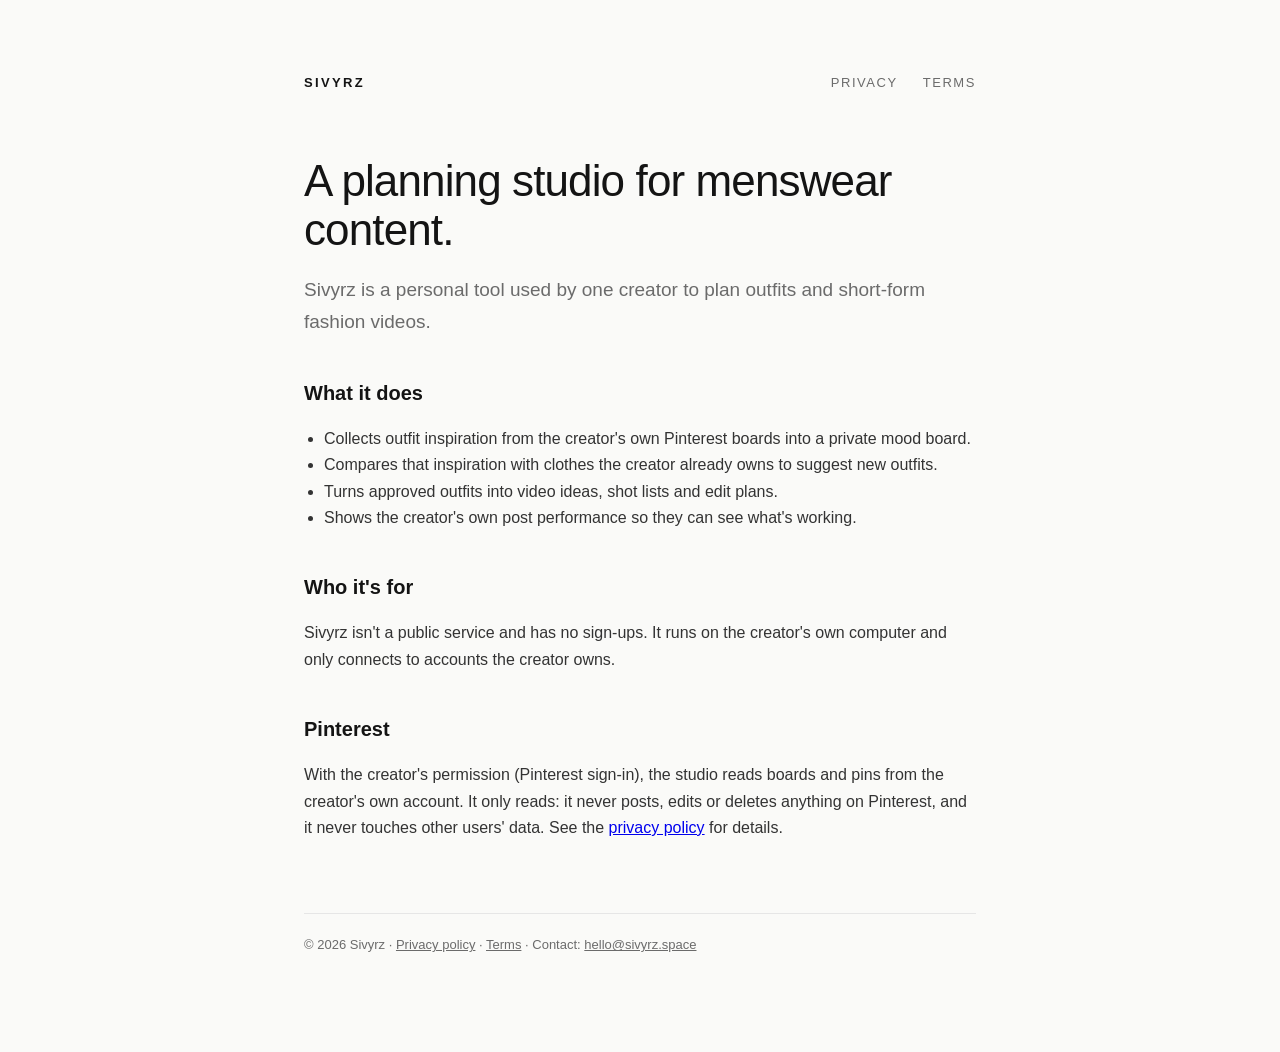
==== commit ebd5180c: "Rename site and app to Sivyrz so the name matches sivyrz.space; link terms Co-Authored-By: Claude So" ====
--- a/index.html
+++ b/index.html
@@ -1,10 +1,10 @@
 <!DOCTYPE html>
 <html lang="en"><head><meta charset="utf-8"><meta name="viewport" content="width=device-width,initial-scale=1">
-<title>Syvyr Studio</title><meta name="description" content="Syvyr Studio is a personal planning tool for a menswear content creator."><link rel="stylesheet" href="style.css"></head>
+<title>Sivyrz</title><meta name="description" content="Sivyrz is a personal planning tool for a menswear content creator."><link rel="stylesheet" href="style.css"></head>
 <body><main>
-<nav><b>Syvyr Studio</b><span><a href="privacy.html">Privacy</a></span></nav>
+<nav><b>Sivyrz</b><span><a href="privacy.html">Privacy</a> <a href="terms.html">Terms</a></span></nav>
 <h1>A planning studio for menswear content.</h1>
-<p class="lead">Syvyr Studio is a personal tool used by one creator to plan outfits and short-form fashion videos.</p>
+<p class="lead">Sivyrz is a personal tool used by one creator to plan outfits and short-form fashion videos.</p>
 <h2>What it does</h2>
 <ul>
 <li>Collects outfit inspiration from the creator's own Pinterest boards into a private mood board.</li>
@@ -13,8 +13,8 @@
 <li>Shows the creator's own post performance so they can see what's working.</li>
 </ul>
 <h2>Who it's for</h2>
-<p>Syvyr Studio isn't a public service and has no sign-ups. It runs on the creator's own computer and only connects to accounts the creator owns.</p>
+<p>Sivyrz isn't a public service and has no sign-ups. It runs on the creator's own computer and only connects to accounts the creator owns.</p>
 <h2>Pinterest</h2>
 <p>With the creator's permission (Pinterest sign-in), the studio reads boards and pins from the creator's own account. It only reads: it never posts, edits or deletes anything on Pinterest, and it never touches other users' data. See the <a href="privacy.html">privacy policy</a> for details.</p>
-<footer>© 2026 Syvyr Studio · <a href="privacy.html">Privacy policy</a> · Contact: <a href="mailto:hello@sivyrz.space">hello@sivyrz.space</a></footer>
+<footer>© 2026 Sivyrz · <a href="privacy.html">Privacy policy</a> · <a href="terms.html">Terms</a> · Contact: <a href="mailto:hello@sivyrz.space">hello@sivyrz.space</a></footer>
 </main></body></html>
